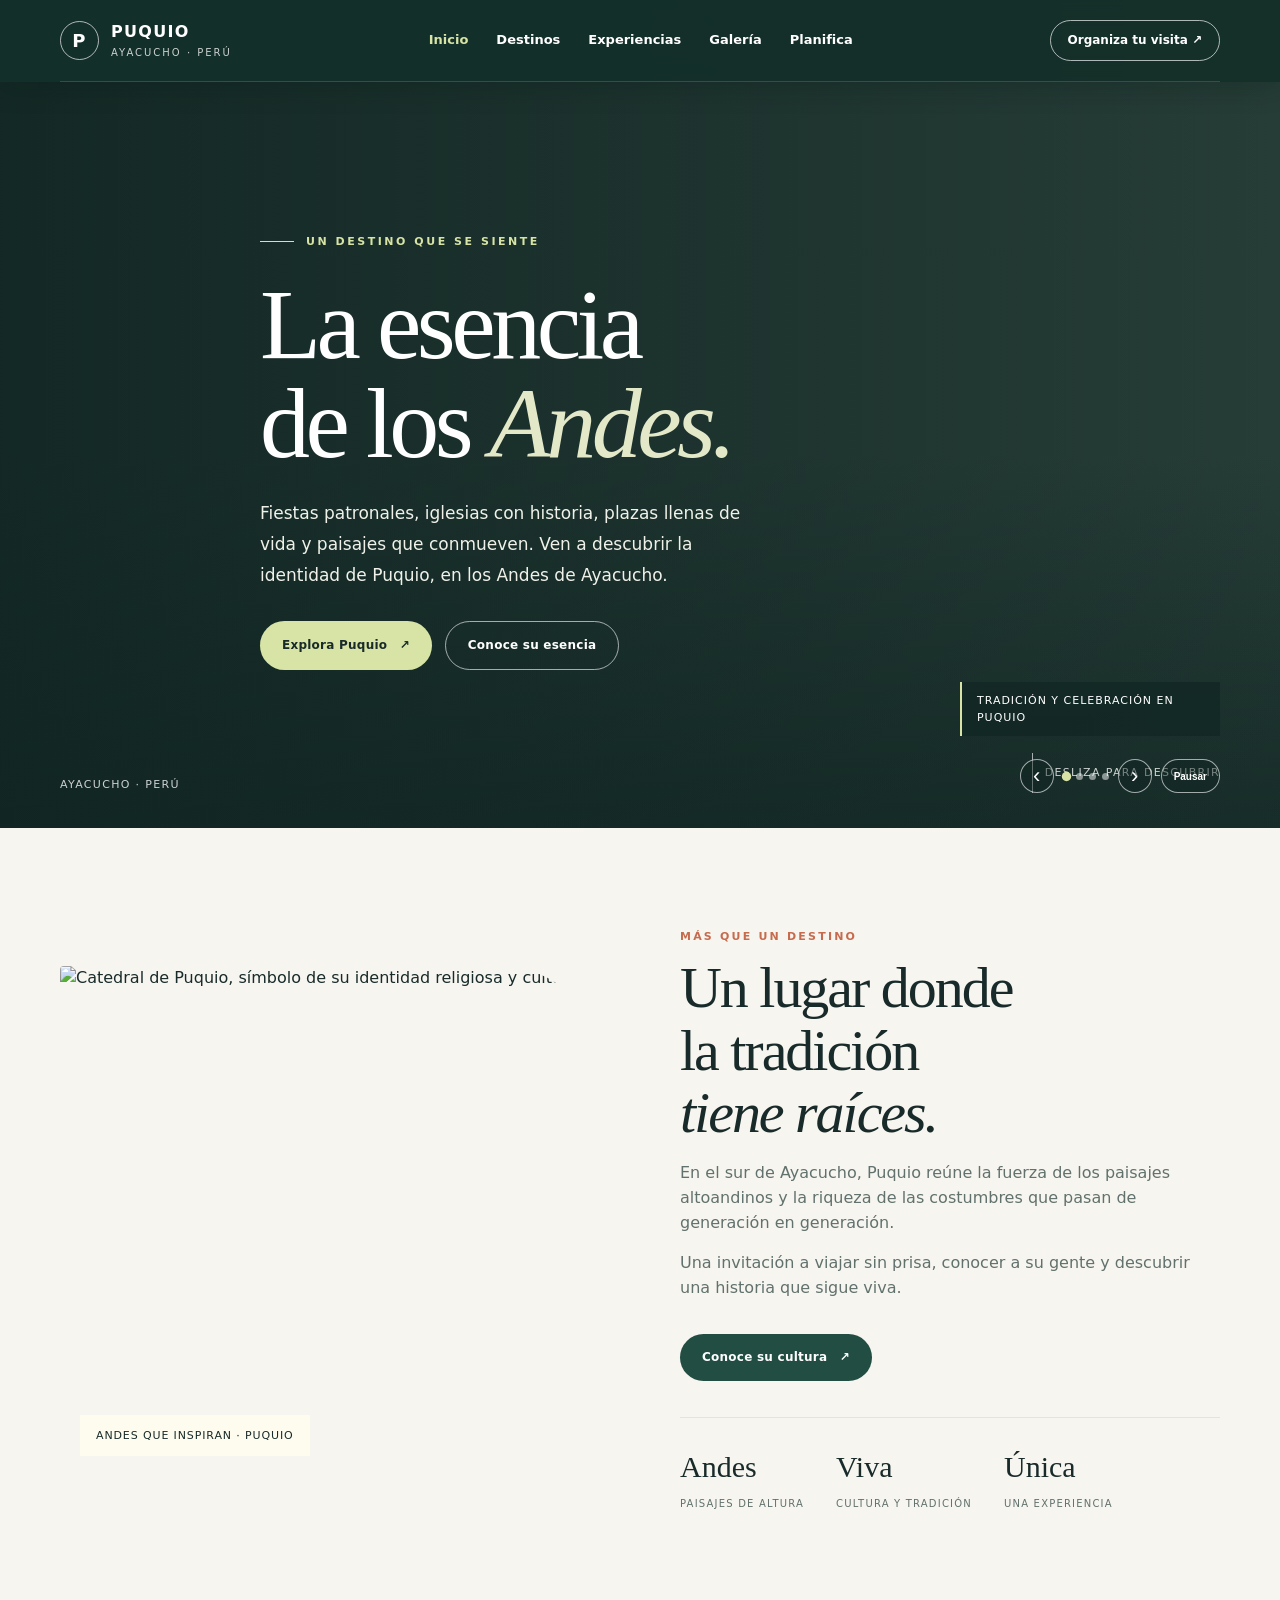
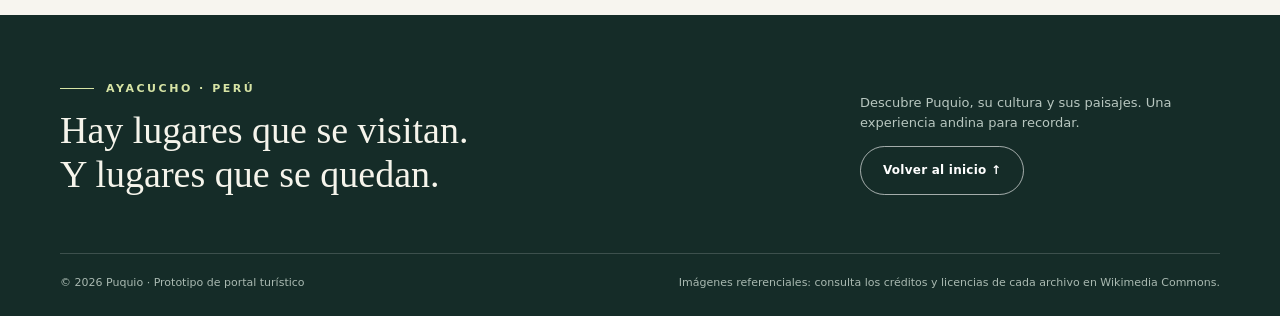
==== index.html @ c691d2d2 "Add files via upload" ====
<!DOCTYPE html>

<html lang="es">
<head>
<meta charset="utf-8"/>
<meta content="width=device-width, initial-scale=1.0" name="viewport"/>
<meta content="Descubre Puquio, Ayacucho: cultura, naturaleza, tradición y experiencias inolvidables en los Andes del Perú." name="description"/>
<title>Puquio — La esencia de los Andes</title>
<link href="css/estilos.css" rel="stylesheet"/>
</head>
<body>
<header>
<div class="wrap nav">
<a aria-label="Puquio, inicio" class="brand" href="index.html"><span class="brandmark">P</span><span>PUQUIO<small>AYACUCHO · PERÚ</small></span></a>
<nav aria-label="Navegación principal" class="links" id="mainNav">
<a data-page="index" href="index.html">Inicio</a>
<a data-page="destinos" href="destinos.html">Destinos</a>
<a data-page="experiencias" href="experiencias.html">Experiencias</a>
<a data-page="galeria" href="galeria.html">Galería</a>
<a data-page="planifica" href="planifica.html">Planifica</a>
</nav>
<a class="nav-cta" href="planifica.html">Organiza tu visita ↗</a>
<button aria-controls="mainNav" aria-expanded="false" aria-label="Abrir menú de navegación" class="mobile-menu" id="mobileMenuButton" type="button">
<span></span><span></span><span></span>
</button>
</div>
</header>
<main>
<section class="hero" id="inicio">
<div aria-label="Celebración tradicional en Puquio" class="hero-photo" id="heroPhoto" role="img"></div>
<div aria-hidden="true" class="hero-photo-next" id="heroPhotoNext"></div>
<div aria-live="polite" class="hero-caption" id="heroCaption">Tradición y celebración en Puquio</div>
<div aria-label="Controles de fotografías" class="hero-controls">
<button aria-label="Fotografía anterior" class="hero-arrow" id="heroPrev" type="button">‹</button>
<div aria-label="Elegir fotografía" class="hero-dots" id="heroDots"></div>
<button aria-label="Fotografía siguiente" class="hero-arrow" id="heroNext" type="button">›</button>
<button aria-pressed="false" class="hero-pause" id="heroPause" type="button">Pausar</button>
</div>
<div class="wrap hero-content">
<div class="eyebrow">Un destino que se siente</div>
<h1>La esencia<br/>de los <em>Andes.</em></h1>
<p>Fiestas patronales, iglesias con historia, plazas llenas de vida y paisajes que conmueven. Ven a descubrir la identidad de Puquio, en los Andes de Ayacucho.</p>
<div class="actions"><a class="btn btn-primary" href="destinos.html">Explora Puquio <span aria-hidden="true">　↗</span></a><a class="btn btn-ghost" href="experiencias.html">Conoce su esencia</a></div>
</div>
<div class="wrap hero-bottom"><div>Ayacucho · Perú</div><div class="scrollhint"><span></span>Desliza para descubrir</div></div>
</section>
<section id="descubre">
<div class="wrap intro">
<div class="intro-image"><img alt="Catedral de Puquio, símbolo de su identidad religiosa y cultural" loading="lazy" src="https://commons.wikimedia.org/wiki/Special:FilePath/Catedral%20de%20Puquio%2001.jpg?width=1100"/><div class="image-note">Andes que inspiran · Puquio</div></div>
<div class="intro-copy"><div class="kicker">Más que un destino</div><h2>Un lugar donde<br/>la tradición<br/><i>tiene raíces.</i></h2><p>En el sur de Ayacucho, Puquio reúne la fuerza de los paisajes altoandinos y la riqueza de las costumbres que pasan de generación en generación.</p><p>Una invitación a viajar sin prisa, conocer a su gente y descubrir una historia que sigue viva.</p><a class="btn" href="experiencias.html">Conoce su cultura　↗</a><div class="statline"><div class="stat"><strong>Andes</strong><span>Paisajes de altura</span></div><div class="stat"><strong>Viva</strong><span>Cultura y tradición</span></div><div class="stat"><strong>Única</strong><span>Una experiencia</span></div></div></div>
</div>
</section>




</main>
<footer>
<div class="wrap">
<div class="footer-top">
<div><div class="eyebrow">Ayacucho · Perú</div><h2>Hay lugares que se visitan.<br/>Y lugares que se quedan.</h2></div>
<div><p>Descubre Puquio, su cultura y sus paisajes. Una experiencia andina para recordar.</p><a class="btn btn-ghost" href="index.html">Volver al inicio ↑</a></div>
</div>
<div class="footer-bottom"><span>© 2026 Puquio · Prototipo de portal turístico</span><span>Imágenes referenciales: consulta los créditos y licencias de cada archivo en Wikimedia Commons.</span></div>
</div>
</footer>
<script src="js/navegacion.js"></script>
<script src="js/carrusel.js"></script>
</body>
</html>
---- css/estilos.css ----
:root{--ink:#182b2a;--muted:#61716d;--cream:#f7f5ef;--paper:#fffdf8;--green:#214d43;--lime:#d7e4a5;--terracotta:#c66b4d;--line:#e5e3da}
*{box-sizing:border-box}html{scroll-behavior:smooth}body{margin:0;font-family:Inter,ui-sans-serif,system-ui,-apple-system,"Segoe UI",sans-serif;color:var(--ink);background:var(--cream);line-height:1.55}a{color:inherit;text-decoration:none}img{display:block;width:100%;height:100%;object-fit:cover}.wrap{width:min(1160px,calc(100% - 44px));margin:auto}
header{position:fixed;z-index:1000;left:0;right:0;top:0;color:white;background:rgba(20,46,41,.94);backdrop-filter:blur(12px);-webkit-backdrop-filter:blur(12px);box-shadow:0 3px 18px rgba(0,0,0,.12)}.nav{position:relative;height:88px;display:flex;align-items:center;justify-content:space-between;border-bottom:1px solid #ffffff42}.brand{display:flex;gap:12px;align-items:center;font-weight:800;letter-spacing:.08em}.brandmark{width:39px;height:39px;border:1px solid #ffffffa8;border-radius:50%;display:grid;place-items:center;font-size:18px}.brand small{display:block;font-size:10px;letter-spacing:.2em;font-weight:500;opacity:.78}.links{display:flex;gap:28px;font-size:13px;font-weight:600}.links a:hover{color:var(--lime)}.nav-cta{border:1px solid #ffffffa8;padding:10px 17px;border-radius:30px;font-size:12px;font-weight:700}
.hero{min-height:740px;height:92vh;max-height:900px;position:relative;display:flex;align-items:center;color:white;background:#283e38;overflow:hidden}.hero:before{content:"";position:absolute;inset:0;background:linear-gradient(90deg,#102522d9 0%,#10252280 48%,#10252215 100%),linear-gradient(0deg,#102522a8 0%,transparent 45%);z-index:1}.hero-photo{position:absolute;inset:0;background-image:url('https://commons.wikimedia.org/wiki/Special:FilePath/Preparaci%C3%B3n%20religiosa%20en%20el%20barrio%20de%20Chaupi%20Puquio.jpg?width=2200');background-position:center 50%;background-size:cover;filter:saturate(.8)}.hero-content{position:relative;z-index:2;padding-top:90px;max-width:760px}.eyebrow{font-size:11px;letter-spacing:.23em;text-transform:uppercase;font-weight:800;color:var(--lime);display:flex;align-items:center;gap:12px}.eyebrow:before{content:"";width:34px;height:1px;background:currentColor}.hero h1{font-family:Georgia,serif;font-size:clamp(54px,8vw,100px);font-weight:400;line-height:.99;letter-spacing:-.045em;margin:25px 0}.hero h1 em{font-weight:400;color:#e3e9c8}.hero p{font-size:17px;max-width:490px;color:#f0f2e9;line-height:1.8}.actions{display:flex;gap:13px;flex-wrap:wrap;margin-top:31px}.btn{display:inline-flex;align-items:center;justify-content:center;padding:14px 22px;border-radius:30px;font-size:12px;font-weight:800;letter-spacing:.02em;transition:.2s}.btn-primary{background:var(--lime);color:var(--ink)}.btn-primary:hover{transform:translateY(-2px);background:#e7efc4}.btn-ghost{border:1px solid #ffffff9c;color:white}.hero-bottom{position:absolute;z-index:2;bottom:35px;left:0;right:0;display:flex;justify-content:space-between;align-items:end;font-size:11px;letter-spacing:.12em;text-transform:uppercase;color:#ffffffc9}.scrollhint{display:flex;gap:12px;align-items:center}.scrollhint span{width:1px;height:40px;background:#ffffffa0}
section{padding:100px 0}.section-head{display:flex;justify-content:space-between;gap:30px;align-items:end;margin-bottom:42px}.kicker{color:var(--terracotta);font-size:11px;font-weight:800;letter-spacing:.2em;text-transform:uppercase}.section-head h2,.intro h2{font-family:Georgia,serif;font-weight:400;font-size:clamp(36px,5vw,58px);line-height:1.08;letter-spacing:-.035em;margin:12px 0 0}.section-head p{max-width:380px;color:var(--muted);font-size:14px;margin:0}.intro{display:grid;grid-template-columns:1fr 1fr;gap:80px;align-items:center}.intro-image{height:510px;border-radius:4px 100px 4px 4px;overflow:hidden;position:relative}.image-note{position:absolute;bottom:20px;left:20px;background:#fffdf0e8;padding:12px 16px;font-size:11px;letter-spacing:.08em;text-transform:uppercase}.intro-copy p{color:var(--muted);max-width:510px}.intro-copy .btn{margin-top:17px;background:var(--green);color:white}.statline{display:flex;gap:32px;margin-top:36px;padding-top:26px;border-top:1px solid var(--line)}.stat strong{font-family:Georgia,serif;font-size:30px;font-weight:400;display:block}.stat span{font-size:10px;text-transform:uppercase;letter-spacing:.12em;color:var(--muted)}
.destinations{background:#eaece3}.cards{display:grid;grid-template-columns:repeat(3,1fr);gap:20px}.place-card{background:var(--paper);overflow:hidden;position:relative}.place-img{height:300px;position:relative}.place-img:after{content:"";position:absolute;inset:40% 0 0;background:linear-gradient(transparent,#1025228c)}.place-num{position:absolute;top:18px;left:18px;color:white;font-size:11px;letter-spacing:.12em;z-index:1}.place-info{padding:23px 24px 26px}.place-info h3{font-family:Georgia,serif;font-weight:400;font-size:27px;margin:0 0 9px}.place-info p{font-size:13px;color:var(--muted);margin:0 0 20px}.text-link{font-size:11px;font-weight:800;text-transform:uppercase;letter-spacing:.12em;color:var(--green);border-bottom:1px solid #9aafa3;padding-bottom:5px}
.experience{background:var(--green);color:white}.experience .section-head p{color:#c6d4cd}.experience .kicker{color:var(--lime)}.experiences{display:grid;grid-template-columns:repeat(4,1fr);gap:14px}.experience-item{border-top:1px solid #ffffff45;padding:23px 5px 0}.experience-item .symbol{font-size:26px;color:var(--lime);margin-bottom:25px}.experience-item h3{font-family:Georgia,serif;font-size:23px;font-weight:400;margin:0 0 8px}.experience-item p{font-size:13px;color:#c6d4cd;margin:0}
.gallery{display:grid;grid-template-columns:1.2fr .8fr .8fr;grid-template-rows:230px 230px;gap:14px}.gallery figure{margin:0;overflow:hidden;position:relative}.gallery figure:first-child{grid-row:span 2}.gallery figure:last-child{grid-column:span 2;height:430px;display:flex;justify-content:center;background:#e9e7df}.gallery figure:last-child img{width:auto;max-width:100%;height:100%;object-fit:contain;background:#e9e7df}.gallery img{transition:transform .5s}.gallery figure:hover img{transform:scale(1.04)}.gallery figcaption{position:absolute;bottom:0;left:0;right:0;padding:35px 20px 18px;color:white;background:linear-gradient(transparent,#122522b8);font-family:Georgia,serif;font-size:21px}
.visit{background:#e6e9df}.visit-grid{display:grid;grid-template-columns:1fr 1fr;gap:60px;align-items:center}.visit h2{font-family:Georgia,serif;font-weight:400;font-size:clamp(38px,5vw,58px);line-height:1.08;margin:13px 0 20px}.visit p{color:var(--muted);font-size:14px}.visit-list{margin:25px 0;display:grid;gap:12px}.visit-list div{display:flex;gap:13px;font-size:13px}.visit-list b{color:var(--terracotta)}.map-card{min-height:400px;background:#d0d9cc;position:relative;overflow:hidden;display:grid;place-items:center;border-radius:4px}.map-card:before{content:"";position:absolute;inset:0;background-image:linear-gradient(35deg,transparent 47%,#ffffff75 48%,#ffffff75 49%,transparent 50%),linear-gradient(130deg,transparent 44%,#ffffff85 45%,#ffffff85 46%,transparent 47%);background-size:100px 100px,130px 130px;opacity:.65}.map-pin{position:relative;text-align:center;background:var(--green);color:white;padding:20px 25px;border-radius:50px 50px 50px 5px;transform:rotate(-45deg);box-shadow:0 15px 30px #203e352b}.map-pin span{display:block;transform:rotate(45deg);font-size:23px}.map-label{position:absolute;bottom:24px;left:24px;background:#fffdf0e8;padding:12px 15px;font-size:11px;letter-spacing:.12em;text-transform:uppercase}
footer{background:#152c28;color:#f5f4eb;padding:65px 0 25px}.footer-top{display:flex;justify-content:space-between;gap:40px;padding-bottom:45px}.footer-top h2{font-family:Georgia,serif;font-weight:400;font-size:38px;max-width:480px;line-height:1.15;margin:12px 0}.footer-top p{color:#b8c7c0;max-width:360px;font-size:13px}.footer-bottom{border-top:1px solid #ffffff2c;padding-top:20px;display:flex;justify-content:space-between;color:#a9b9b1;font-size:11px}.mobile-menu{display:none;align-items:center;justify-content:center;flex-direction:column;gap:5px;width:48px;height:44px;padding:0;border:2px solid #d7e4a5;border-radius:10px;background:#102522d9;cursor:pointer;box-shadow:0 2px 12px #0005}.mobile-menu span{display:block;width:25px;height:4px;border-radius:4px;background:#e3f36b;box-shadow:0 0 5px #d7e4a588;transition:transform .25s,opacity .25s}.mobile-menu[aria-expanded="true"] span:first-child{transform:translateY(9px) rotate(45deg)}.mobile-menu[aria-expanded="true"] span:nth-child(2){opacity:0}.mobile-menu[aria-expanded="true"] span:last-child{transform:translateY(-9px) rotate(-45deg)}
@media(max-width:800px){.links{display:none}.mobile-menu{display:flex;flex-shrink:0}.links.is-open{display:flex;position:absolute;top:calc(100% + 8px);right:0;z-index:10;flex-direction:column;gap:0;width:min(270px,calc(100vw - 30px));padding:9px;background:#142e29f5;border:1px solid #d7e4a577;border-radius:14px;box-shadow:0 14px 35px #0006;backdrop-filter:blur(10px)}.links.is-open a{padding:13px 14px;border-bottom:1px solid #ffffff20;font-size:14px}.links.is-open a:last-child{border-bottom:0}.links.is-open a:hover{background:#ffffff12;color:#e3f36b}.hero{min-height:690px;height:88vh}.hero-content{padding-top:65px}.hero p{font-size:15px}.hero-bottom{bottom:24px}.intro,.visit-grid{grid-template-columns:1fr;gap:35px}.intro-image{height:370px;order:2}.cards{grid-template-columns:1fr 1fr}.place-img{height:230px}.experiences{grid-template-columns:1fr 1fr;row-gap:35px}.gallery{grid-template-columns:1fr 1fr;grid-template-rows:220px 180px 200px}.gallery figure:first-child{grid-row:span 2}.gallery figure:last-child{grid-column:span 2;height:320px;display:flex;justify-content:center;background:#e9e7df}.gallery figure:last-child img{width:auto;max-width:100%;height:100%;object-fit:contain;background:#e9e7df}.section-head{align-items:start;flex-direction:column}.statline{gap:20px}.footer-top{flex-direction:column}.nav-cta{display:none}}
@media(max-width:520px){.wrap{width:min(100% - 30px,1160px)}.nav{height:72px}.brand{font-size:13px}.hero h1{font-size:57px}.hero{min-height:650px}.hero-bottom{font-size:9px}.hero-bottom>div:last-child{display:none}section{padding:72px 0}.cards{grid-template-columns:1fr}.place-img{height:270px}.experiences{grid-template-columns:1fr 1fr}.experience-item h3{font-size:20px}.gallery{grid-template-rows:190px 160px 170px;gap:9px}.gallery figure:last-child{height:280px}.gallery figcaption{font-size:17px}.statline{flex-wrap:wrap}.stat{min-width:90px}.map-card{min-height:320px}.footer-bottom{flex-direction:column;gap:8px}}

/* Carrusel automático de portada */
.hero-photo{transition:opacity 4.5s cubic-bezier(.22,.61,.36,1);background-image:url('https://commons.wikimedia.org/wiki/Special:FilePath/Plaza%20Yawar%20Fiesta%20en%20el%20barrio%20de%20Pichccachuri.jpg?width=2200')}
.hero-photo-next{position:absolute;inset:0;z-index:1;opacity:0;pointer-events:none;background-position:center 50%;background-size:cover;filter:saturate(.8);transition:opacity 4.5s cubic-bezier(.22,.61,.36,1)}
.hero-caption{position:absolute;z-index:3;right:max(22px,calc((100vw - 1160px)/2));bottom:92px;color:#fff;background:#102522a6;padding:10px 15px;border-left:2px solid var(--lime);font-size:11px;letter-spacing:.09em;text-transform:uppercase;max-width:260px}
.hero-controls{position:absolute;z-index:4;right:max(22px,calc((100vw - 1160px)/2));bottom:35px;display:flex;align-items:center;gap:9px}
.hero-arrow,.hero-pause{border:1px solid #ffffff9c;background:#10252275;color:white;border-radius:30px;min-width:34px;height:34px;cursor:pointer}
.hero-arrow{font-size:22px;line-height:1}
.hero-pause{padding:0 12px;font-size:10px;font-weight:700}
.hero-dots{display:flex;align-items:center;gap:6px}
.hero-dot{width:7px;height:7px;padding:0;border:0;border-radius:50%;background:#ffffff80;cursor:pointer}
.hero-dot[aria-current="true"]{background:var(--lime);transform:scale(1.35)}
.hero-arrow:hover,.hero-pause:hover{background:#ffffff30}
@media(max-width:800px){.hero-caption{right:15px;bottom:105px;max-width:210px;font-size:9px}.hero-controls{right:15px;bottom:25px}.hero-bottom{bottom:75px}.hero-bottom>div:last-child{display:none}}
@media(prefers-reduced-motion:reduce){.hero-photo{transition:none}}



/* ===== Estructura multipágina y navegación fija ===== */
:root{scroll-padding-top:88px}
header{position:fixed!important;top:0;left:0;right:0;z-index:1000;background:rgba(20,48,42,.97);color:#fff;backdrop-filter:blur(12px);box-shadow:0 5px 24px #071b1640}
.nav{height:82px!important;border-bottom:1px solid #ffffff25!important}
body{padding-top:0}
.hero{padding-top:0}
.hero-content{padding-top:175px!important}
.nav-cta{white-space:nowrap}
.links a[aria-current="page"]{color:var(--lime)}
.subhero{min-height:360px;padding:155px 0 75px;background:linear-gradient(90deg,#102522df,#10252270),var(--subhero-image) center/cover;color:white;display:flex;align-items:end}
.subhero .kicker{color:var(--lime)}
.subhero h1{font-family:Georgia,serif;font-weight:400;font-size:clamp(43px,6vw,72px);line-height:1.04;margin:12px 0}
.subhero p{max-width:650px;color:#eef1e8;font-size:16px}
.content-section{padding:76px 0}
.content-section.alt{background:#eaece3}
.content-grid{display:grid;grid-template-columns:repeat(2,minmax(0,1fr));gap:24px}
.content-card{background:var(--paper);border:1px solid var(--line);overflow:hidden}
.content-card img{height:280px}
.content-card .place-info{padding:23px}
.content-card h2,.content-card h3{font-family:Georgia,serif;font-weight:400;font-size:29px;margin:0 0 9px}
.content-card p{color:var(--muted);font-size:14px}
.prose{max-width:820px}
.prose p{color:var(--muted);font-size:15px;line-height:1.85}
.info-list{display:grid;gap:14px;margin-top:25px}
.info-list article{background:var(--paper);border-left:3px solid var(--terracotta);padding:17px 20px}
.info-list h3{font-family:Georgia,serif;font-size:23px;font-weight:400;margin:0 0 5px}
.info-list p{margin:0;color:var(--muted);font-size:14px}
.page-cta{background:var(--green);color:white;padding:48px;border-radius:4px}
.page-cta h2{font-family:Georgia,serif;font-weight:400;font-size:clamp(32px,4vw,48px);margin:0 0 10px}
.page-cta p{color:#d3dfd8;max-width:650px}
.breadcrumb{font-size:11px;letter-spacing:.12em;text-transform:uppercase;color:#dce7d1;margin-bottom:15px}
footer a:hover{color:var(--lime)}
@media(max-width:800px){
  .nav{height:72px!important}
  .hero-content{padding-top:145px!important}
  .subhero{min-height:330px;padding:130px 0 55px}
  .content-grid{grid-template-columns:1fr}
  .content-card img{height:250px}
  .page-cta{padding:30px 23px}
}
@media(max-width:520px){
  .nav{height:70px!important}
  .brand{font-size:13px}
  .hero-content{padding-top:130px!important}
  .subhero h1{font-size:43px}
  .subhero p{font-size:14px}
}
@media(prefers-reduced-motion:reduce){html{scroll-behavior:auto}.hero-photo,.hero-photo-next{transition:none!important}}

/* Orden de capas del carrusel: foto, velo de contraste, texto y controles. */
.hero-photo,.hero-photo-next{z-index:0!important}.hero:before{z-index:1!important}.hero-content{z-index:2!important}.hero-caption{z-index:3!important}.hero-controls{z-index:4!important}

/* Ajuste para navegación con encabezado fijo */
[id]{scroll-margin-top:100px}

/* Mapa interactivo de Google Maps */
.map-card.map-embed{display:block;min-height:400px;background:#e8eee9;padding:0}
.map-card.map-embed:before{display:none}
.map-card.map-embed iframe{display:block;width:100%;height:100%;min-height:400px}
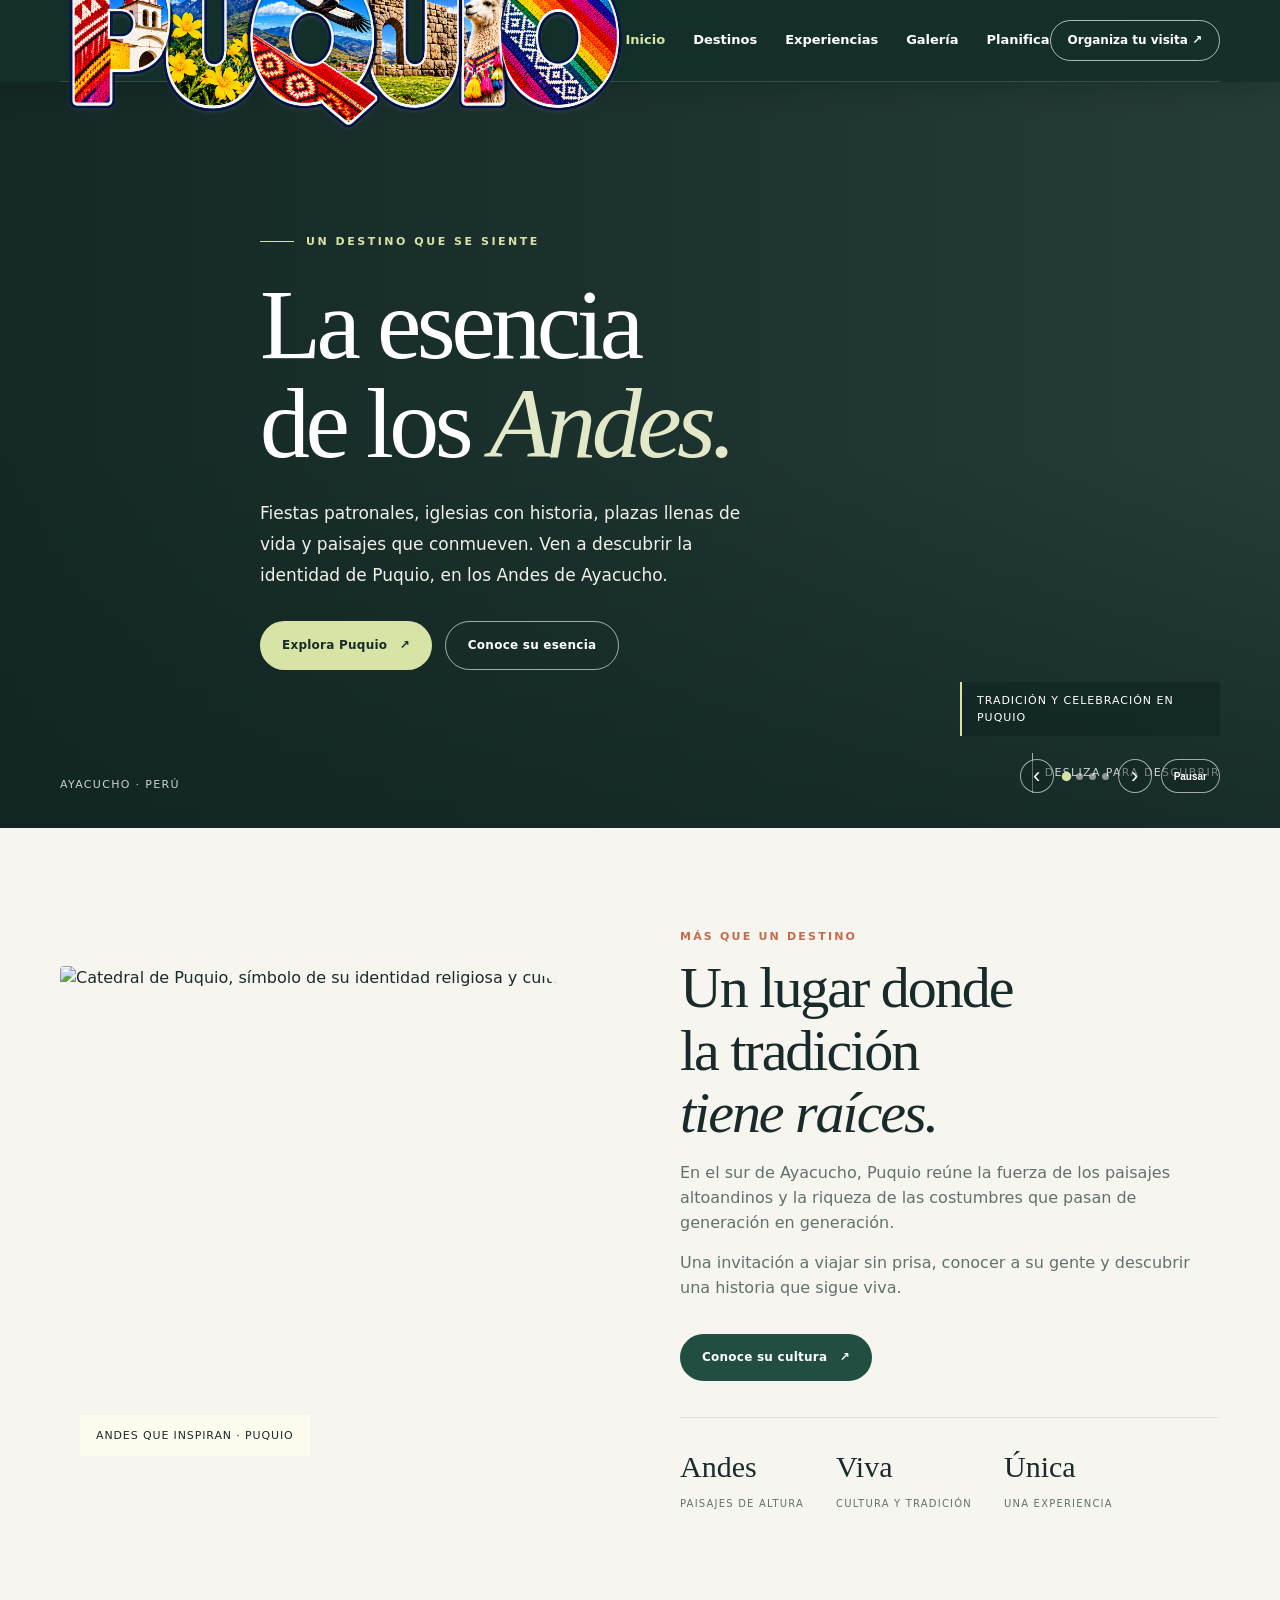
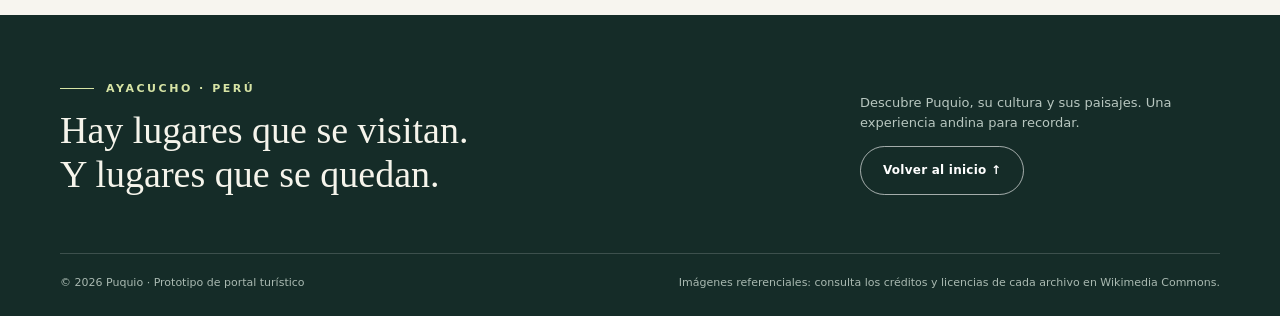
==== commit 0e4e37c0: "Update index.html" ====
--- a/index.html
+++ b/index.html
@@ -11,7 +11,7 @@
 <body>
 <header>
 <div class="wrap nav">
-<a aria-label="Puquio, inicio" class="brand" href="index.html"><span class="brandmark">P</span><span>PUQUIO<small>AYACUCHO · PERÚ</small></span></a>
+<a aria-label="Puquio, inicio" class="brand" href="index.html"><img src="images/logo-puquio.png" alt="PUQUIO - Ayacucho, Perú" class="brand-logo"></a>
 <nav aria-label="Navegación principal" class="links" id="mainNav">
 <a data-page="index" href="index.html">Inicio</a>
 <a data-page="destinos" href="destinos.html">Destinos</a>
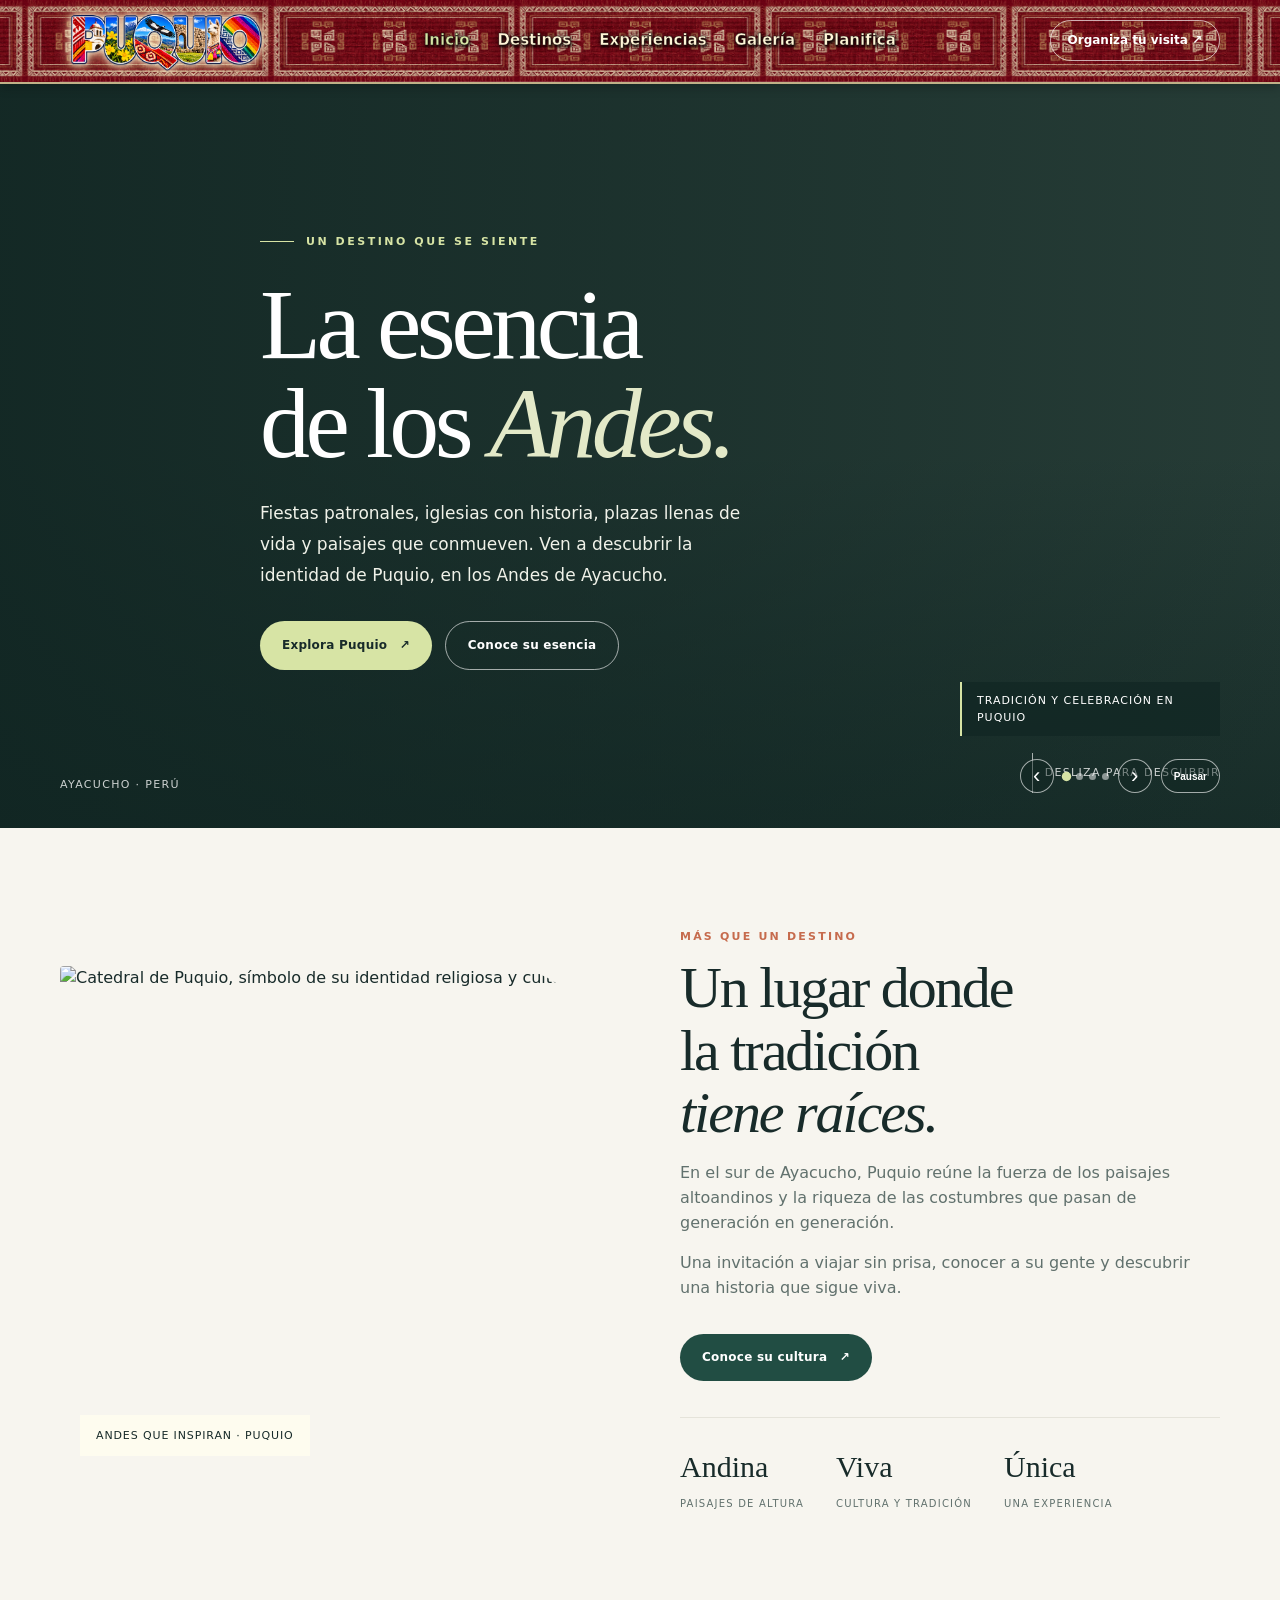
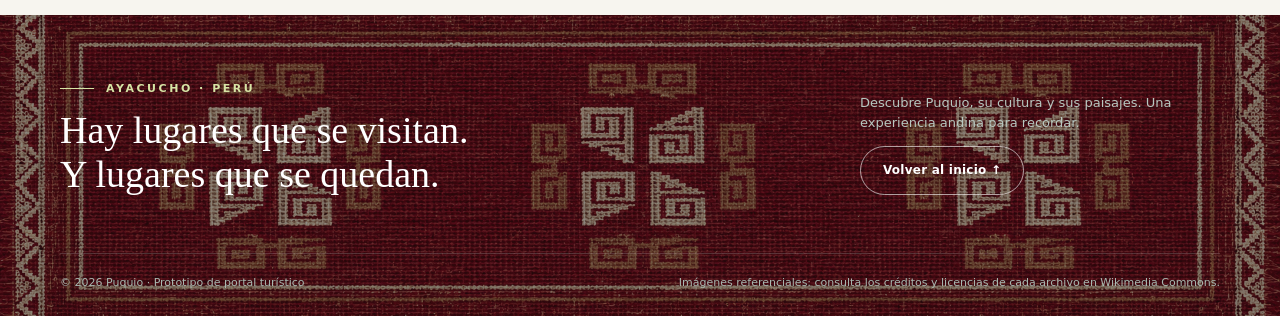
==== commit e1eac31c: "Revise intro section content and terminology Updated the intro section with new content and correcte" ====
--- a/index.html
+++ b/index.html
@@ -47,7 +47,7 @@
 <section id="descubre">
 <div class="wrap intro">
 <div class="intro-image"><img alt="Catedral de Puquio, símbolo de su identidad religiosa y cultural" loading="lazy" src="https://commons.wikimedia.org/wiki/Special:FilePath/Catedral%20de%20Puquio%2001.jpg?width=1100"/><div class="image-note">Andes que inspiran · Puquio</div></div>
-<div class="intro-copy"><div class="kicker">Más que un destino</div><h2>Un lugar donde<br/>la tradición<br/><i>tiene raíces.</i></h2><p>En el sur de Ayacucho, Puquio reúne la fuerza de los paisajes altoandinos y la riqueza de las costumbres que pasan de generación en generación.</p><p>Una invitación a viajar sin prisa, conocer a su gente y descubrir una historia que sigue viva.</p><a class="btn" href="experiencias.html">Conoce su cultura　↗</a><div class="statline"><div class="stat"><strong>Andes</strong><span>Paisajes de altura</span></div><div class="stat"><strong>Viva</strong><span>Cultura y tradición</span></div><div class="stat"><strong>Única</strong><span>Una experiencia</span></div></div></div>
+<div class="intro-copy"><div class="kicker">Más que un destino</div><h2>Un lugar donde<br/>la tradición<br/><i>tiene raíces.</i></h2><p>En el sur de Ayacucho, Puquio reúne la fuerza de los paisajes altoandinos y la riqueza de las costumbres que pasan de generación en generación.</p><p>Una invitación a viajar sin prisa, conocer a su gente y descubrir una historia que sigue viva.</p><a class="btn" href="experiencias.html">Conoce su cultura　↗</a><div class="statline"><div class="stat"><strong>Andina</strong><span>Paisajes de altura</span></div><div class="stat"><strong>Viva</strong><span>Cultura y tradición</span></div><div class="stat"><strong>Única</strong><span>Una experiencia</span></div></div></div>
 </div>
 </section>
 
--- a/css/estilos.css
+++ b/css/estilos.css
@@ -3,8 +3,21 @@
 header{position:fixed;z-index:1000;left:0;right:0;top:0;color:white;background:rgba(20,46,41,.94);backdrop-filter:blur(12px);-webkit-backdrop-filter:blur(12px);box-shadow:0 3px 18px rgba(0,0,0,.12)}.nav{position:relative;height:88px;display:flex;align-items:center;justify-content:space-between;border-bottom:1px solid #ffffff42}.brand{display:flex;gap:12px;align-items:center;font-weight:800;letter-spacing:.08em}.brandmark{width:39px;height:39px;border:1px solid #ffffffa8;border-radius:50%;display:grid;place-items:center;font-size:18px}.brand small{display:block;font-size:10px;letter-spacing:.2em;font-weight:500;opacity:.78}.links{display:flex;gap:28px;font-size:13px;font-weight:600}.links a:hover{color:var(--lime)}.nav-cta{border:1px solid #ffffffa8;padding:10px 17px;border-radius:30px;font-size:12px;font-weight:700}
 .hero{min-height:740px;height:92vh;max-height:900px;position:relative;display:flex;align-items:center;color:white;background:#283e38;overflow:hidden}.hero:before{content:"";position:absolute;inset:0;background:linear-gradient(90deg,#102522d9 0%,#10252280 48%,#10252215 100%),linear-gradient(0deg,#102522a8 0%,transparent 45%);z-index:1}.hero-photo{position:absolute;inset:0;background-image:url('https://commons.wikimedia.org/wiki/Special:FilePath/Preparaci%C3%B3n%20religiosa%20en%20el%20barrio%20de%20Chaupi%20Puquio.jpg?width=2200');background-position:center 50%;background-size:cover;filter:saturate(.8)}.hero-content{position:relative;z-index:2;padding-top:90px;max-width:760px}.eyebrow{font-size:11px;letter-spacing:.23em;text-transform:uppercase;font-weight:800;color:var(--lime);display:flex;align-items:center;gap:12px}.eyebrow:before{content:"";width:34px;height:1px;background:currentColor}.hero h1{font-family:Georgia,serif;font-size:clamp(54px,8vw,100px);font-weight:400;line-height:.99;letter-spacing:-.045em;margin:25px 0}.hero h1 em{font-weight:400;color:#e3e9c8}.hero p{font-size:17px;max-width:490px;color:#f0f2e9;line-height:1.8}.actions{display:flex;gap:13px;flex-wrap:wrap;margin-top:31px}.btn{display:inline-flex;align-items:center;justify-content:center;padding:14px 22px;border-radius:30px;font-size:12px;font-weight:800;letter-spacing:.02em;transition:.2s}.btn-primary{background:var(--lime);color:var(--ink)}.btn-primary:hover{transform:translateY(-2px);background:#e7efc4}.btn-ghost{border:1px solid #ffffff9c;color:white}.hero-bottom{position:absolute;z-index:2;bottom:35px;left:0;right:0;display:flex;justify-content:space-between;align-items:end;font-size:11px;letter-spacing:.12em;text-transform:uppercase;color:#ffffffc9}.scrollhint{display:flex;gap:12px;align-items:center}.scrollhint span{width:1px;height:40px;background:#ffffffa0}
 section{padding:100px 0}.section-head{display:flex;justify-content:space-between;gap:30px;align-items:end;margin-bottom:42px}.kicker{color:var(--terracotta);font-size:11px;font-weight:800;letter-spacing:.2em;text-transform:uppercase}.section-head h2,.intro h2{font-family:Georgia,serif;font-weight:400;font-size:clamp(36px,5vw,58px);line-height:1.08;letter-spacing:-.035em;margin:12px 0 0}.section-head p{max-width:380px;color:var(--muted);font-size:14px;margin:0}.intro{display:grid;grid-template-columns:1fr 1fr;gap:80px;align-items:center}.intro-image{height:510px;border-radius:4px 100px 4px 4px;overflow:hidden;position:relative}.image-note{position:absolute;bottom:20px;left:20px;background:#fffdf0e8;padding:12px 16px;font-size:11px;letter-spacing:.08em;text-transform:uppercase}.intro-copy p{color:var(--muted);max-width:510px}.intro-copy .btn{margin-top:17px;background:var(--green);color:white}.statline{display:flex;gap:32px;margin-top:36px;padding-top:26px;border-top:1px solid var(--line)}.stat strong{font-family:Georgia,serif;font-size:30px;font-weight:400;display:block}.stat span{font-size:10px;text-transform:uppercase;letter-spacing:.12em;color:var(--muted)}
-.destinations{background:#eaece3}.cards{display:grid;grid-template-columns:repeat(3,1fr);gap:20px}.place-card{background:var(--paper);overflow:hidden;position:relative}.place-img{height:300px;position:relative}.place-img:after{content:"";position:absolute;inset:40% 0 0;background:linear-gradient(transparent,#1025228c)}.place-num{position:absolute;top:18px;left:18px;color:white;font-size:11px;letter-spacing:.12em;z-index:1}.place-info{padding:23px 24px 26px}.place-info h3{font-family:Georgia,serif;font-weight:400;font-size:27px;margin:0 0 9px}.place-info p{font-size:13px;color:var(--muted);margin:0 0 20px}.text-link{font-size:11px;font-weight:800;text-transform:uppercase;letter-spacing:.12em;color:var(--green);border-bottom:1px solid #9aafa3;padding-bottom:5px}
+.destinations background-image:linear-gradient(rgba(21,15,17,.35),rgba(21,15,17,.35)),url("../images/fondo-textil-ayacucho.png");background-size:auto,auto 100%;background-repeat:repeat,repeat-x;background-position:center,center.cards{display:grid;grid-template-columns:repeat(3,1fr);gap:20px}.place-card{background:var(--paper);overflow:hidden;position:relative}.place-img{height:300px;position:relative}.place-img:after{content:"";position:absolute;inset:40% 0 0;background:linear-gradient(transparent,#1025228c)}.place-num{position:absolute;top:18px;left:18px;color:white;font-size:11px;letter-spacing:.12em;z-index:1}.place-info{padding:23px 24px 26px}.place-info h3{font-family:Georgia,serif;font-weight:400;font-size:27px;margin:0 0 9px}.place-info p{font-size:13px;color:var(--muted);margin:0 0 20px}.text-link{font-size:11px;font-weight:800;text-transform:uppercase;letter-spacing:.12em;color:var(--green);border-bottom:1px solid #9aafa3;padding-bottom:5px}
 .experience{background:var(--green);color:white}.experience .section-head p{color:#c6d4cd}.experience .kicker{color:var(--lime)}.experiences{display:grid;grid-template-columns:repeat(4,1fr);gap:14px}.experience-item{border-top:1px solid #ffffff45;padding:23px 5px 0}.experience-item .symbol{font-size:26px;color:var(--lime);margin-bottom:25px}.experience-item h3{font-family:Georgia,serif;font-size:23px;font-weight:400;margin:0 0 8px}.experience-item p{font-size:13px;color:#c6d4cd;margin:0}
+/* Texto directamente sobre el fondo textil */
+.experience {
+  background: transparent;
+  color: #fff;
+  box-shadow: none;
+}
+
+.experience h2,
+.experience p {
+  color: #fff;
+  text-shadow: 1px 2px 4px rgba(0,0,0,.85);
+}
+
 .gallery{display:grid;grid-template-columns:1.2fr .8fr .8fr;grid-template-rows:230px 230px;gap:14px}.gallery figure{margin:0;overflow:hidden;position:relative}.gallery figure:first-child{grid-row:span 2}.gallery figure:last-child{grid-column:span 2;height:430px;display:flex;justify-content:center;background:#e9e7df}.gallery figure:last-child img{width:auto;max-width:100%;height:100%;object-fit:contain;background:#e9e7df}.gallery img{transition:transform .5s}.gallery figure:hover img{transform:scale(1.04)}.gallery figcaption{position:absolute;bottom:0;left:0;right:0;padding:35px 20px 18px;color:white;background:linear-gradient(transparent,#122522b8);font-family:Georgia,serif;font-size:21px}
 .visit{background:#e6e9df}.visit-grid{display:grid;grid-template-columns:1fr 1fr;gap:60px;align-items:center}.visit h2{font-family:Georgia,serif;font-weight:400;font-size:clamp(38px,5vw,58px);line-height:1.08;margin:13px 0 20px}.visit p{color:var(--muted);font-size:14px}.visit-list{margin:25px 0;display:grid;gap:12px}.visit-list div{display:flex;gap:13px;font-size:13px}.visit-list b{color:var(--terracotta)}.map-card{min-height:400px;background:#d0d9cc;position:relative;overflow:hidden;display:grid;place-items:center;border-radius:4px}.map-card:before{content:"";position:absolute;inset:0;background-image:linear-gradient(35deg,transparent 47%,#ffffff75 48%,#ffffff75 49%,transparent 50%),linear-gradient(130deg,transparent 44%,#ffffff85 45%,#ffffff85 46%,transparent 47%);background-size:100px 100px,130px 130px;opacity:.65}.map-pin{position:relative;text-align:center;background:var(--green);color:white;padding:20px 25px;border-radius:50px 50px 50px 5px;transform:rotate(-45deg);box-shadow:0 15px 30px #203e352b}.map-pin span{display:block;transform:rotate(45deg);font-size:23px}.map-label{position:absolute;bottom:24px;left:24px;background:#fffdf0e8;padding:12px 15px;font-size:11px;letter-spacing:.12em;text-transform:uppercase}
 footer{background:#152c28;color:#f5f4eb;padding:65px 0 25px}.footer-top{display:flex;justify-content:space-between;gap:40px;padding-bottom:45px}.footer-top h2{font-family:Georgia,serif;font-weight:400;font-size:38px;max-width:480px;line-height:1.15;margin:12px 0}.footer-top p{color:#b8c7c0;max-width:360px;font-size:13px}.footer-bottom{border-top:1px solid #ffffff2c;padding-top:20px;display:flex;justify-content:space-between;color:#a9b9b1;font-size:11px}.mobile-menu{display:none;align-items:center;justify-content:center;flex-direction:column;gap:5px;width:48px;height:44px;padding:0;border:2px solid #d7e4a5;border-radius:10px;background:#102522d9;cursor:pointer;box-shadow:0 2px 12px #0005}.mobile-menu span{display:block;width:25px;height:4px;border-radius:4px;background:#e3f36b;box-shadow:0 0 5px #d7e4a588;transition:transform .25s,opacity .25s}.mobile-menu[aria-expanded="true"] span:first-child{transform:translateY(9px) rotate(45deg)}.mobile-menu[aria-expanded="true"] span:nth-child(2){opacity:0}.mobile-menu[aria-expanded="true"] span:last-child{transform:translateY(-9px) rotate(-45deg)}
@@ -42,7 +55,11 @@
 .subhero h1{font-family:Georgia,serif;font-weight:400;font-size:clamp(43px,6vw,72px);line-height:1.04;margin:12px 0}
 .subhero p{max-width:650px;color:#eef1e8;font-size:16px}
 .content-section{padding:76px 0}
-.content-section.alt{background:#eaece3}
+.content-section.alt{
+  background:
+    linear-gradient(rgba(20,15,12,.30),rgba(20,15,12,.30)),
+    url("../images/fondo-textil-ayacucho.png") center/cover;
+}
 .content-grid{display:grid;grid-template-columns:repeat(2,minmax(0,1fr));gap:24px}
 .content-card{background:var(--paper);border:1px solid var(--line);overflow:hidden}
 .content-card img{height:280px}
@@ -87,3 +104,84 @@
 .map-card.map-embed{display:block;min-height:400px;background:#e8eee9;padding:0}
 .map-card.map-embed:before{display:none}
 .map-card.map-embed iframe{display:block;width:100%;height:100%;min-height:400px}
+
+/* Ajuste del logotipo PUQUIO */
+.brand-logo {
+  width: 210px;
+  height: auto;
+  max-height: 65px;
+  object-fit: contain;
+  display: block;
+  filter: drop-shadow(0 0 3px rgba(255, 255, 235, 0.95))
+        drop-shadow(0 0 7px rgba(255, 230, 160, 0.75));
+}
+
+@media (max-width: 800px) {
+  .brand-logo {
+    width: 155px;
+    max-height: 52px;
+  }
+}
+
+/* ==========================================
+   IDENTIDAD TEXTIL AYACUCHANA - PUQUIO
+   ========================================== */
+
+/* Barra superior */
+header {
+  background-image: url("../images/fondo-textil-ayacucho.png");
+  background-position: center;
+  background-size: auto 100%;
+  background-repeat: repeat-x;
+  border-bottom: 2px solid rgba(235, 210, 160, 0.8);
+  box-shadow: 0 3px 10px rgba(0, 0, 0, 0.25);
+}
+
+/* Pie de página */
+footer {
+  background-image:
+    linear-gradient(rgba(21, 15, 17, 0.48), rgba(21, 15, 17, 0.48)),
+    url("../images/fondo-textil-ayacucho.png");
+  background-position: center;
+  background-size: cover;
+  background-repeat: repeat-x;
+  color: #fff;
+}
+
+/* Mantener legibles los enlaces del pie */
+footer a {
+  color: #fff;
+}
+
+/* Mejorar contraste del menú sobre el tejido ayacuchano */
+header .links a {
+  color: #FFF4D6;
+  font-size: 15px;
+  font-weight: 700;
+  -webkit-text-stroke: 0.45px rgba(20, 15, 12, 0.9);
+  text-shadow:
+    1px 2px 3px rgba(0, 0, 0, 1),
+    0 0 6px rgba(0, 0, 0, 0.8);
+  transition: color 0.3s ease;
+}
+
+header .links a:hover,
+header .links a:focus {
+  color: #D7E88F;
+  -webkit-text-stroke: 0.45px rgba(20, 15, 12, 0.9);
+  text-shadow: 1px 2px 5px rgba(0, 0, 0, 1);
+}
+
+/* Mostrar el contenido directamente sobre el tejido */
+.content-section.alt .page-cta {
+  background: transparent !important;
+  color: #fff;
+  box-shadow: none;
+  border: none;
+}
+
+.content-section.alt .page-cta h2,
+.content-section.alt .page-cta p {
+  color: #fff;
+  text-shadow: 1px 2px 5px rgba(0,0,0,.9);
+}
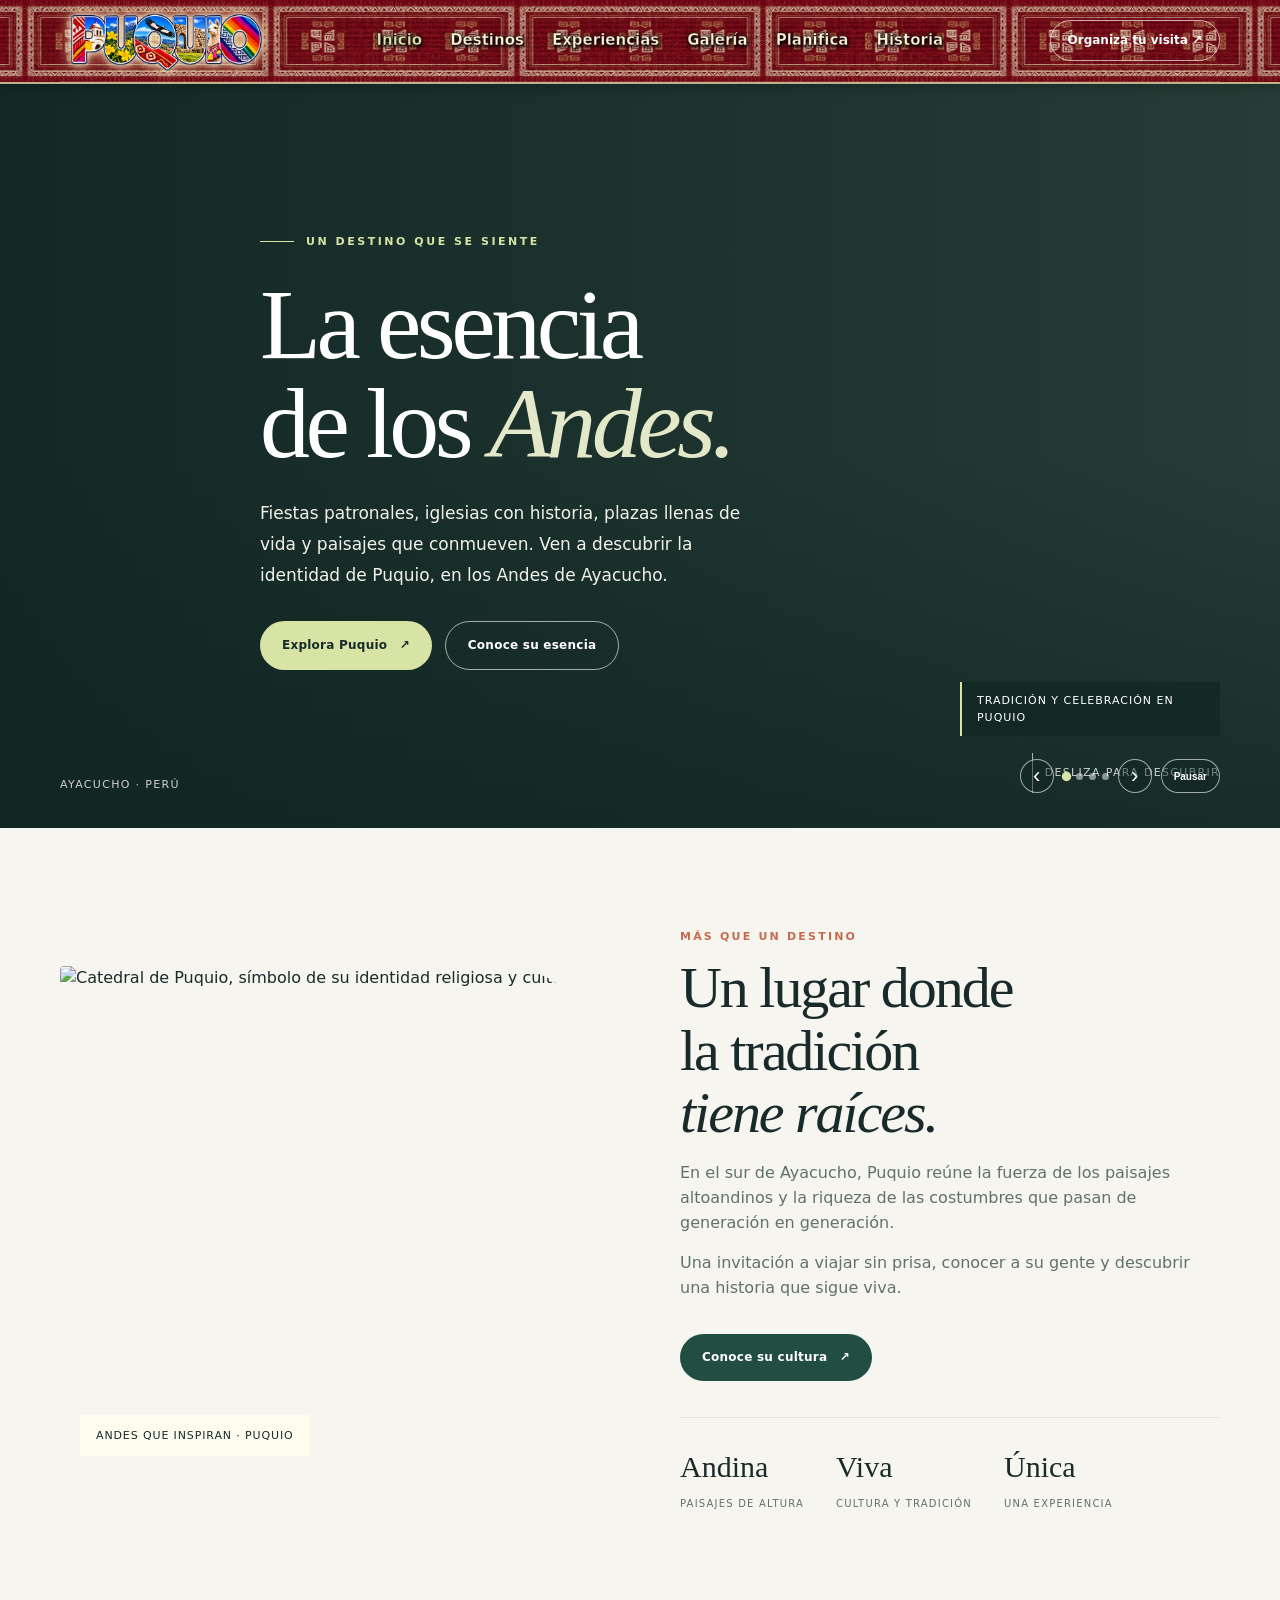
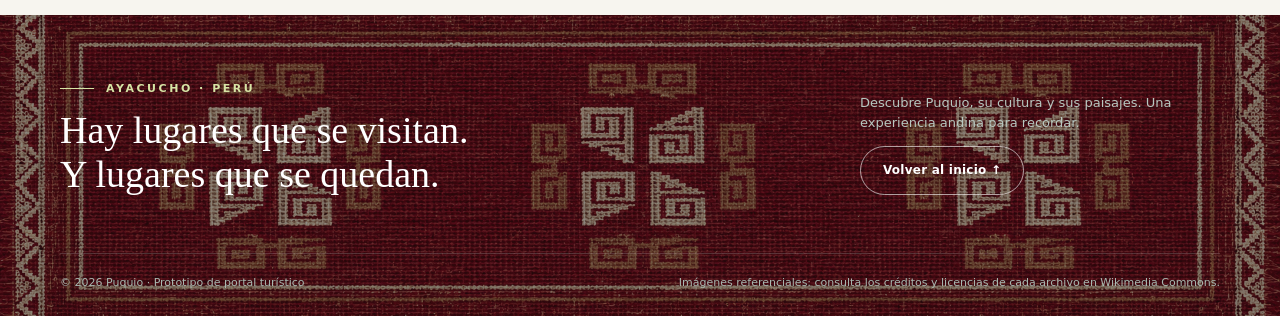
==== commit feab9d54: "Agregar Historia al menú principal" ====
--- a/index.html
+++ b/index.html
@@ -18,6 +18,8 @@
 <a data-page="experiencias" href="experiencias.html">Experiencias</a>
 <a data-page="galeria" href="galeria.html">Galería</a>
 <a data-page="planifica" href="planifica.html">Planifica</a>
+<a data-page="historia" href="historia.html">Historia</a>
+  
 </nav>
 <a class="nav-cta" href="planifica.html">Organiza tu visita ↗</a>
 <button aria-controls="mainNav" aria-expanded="false" aria-label="Abrir menú de navegación" class="mobile-menu" id="mobileMenuButton" type="button">
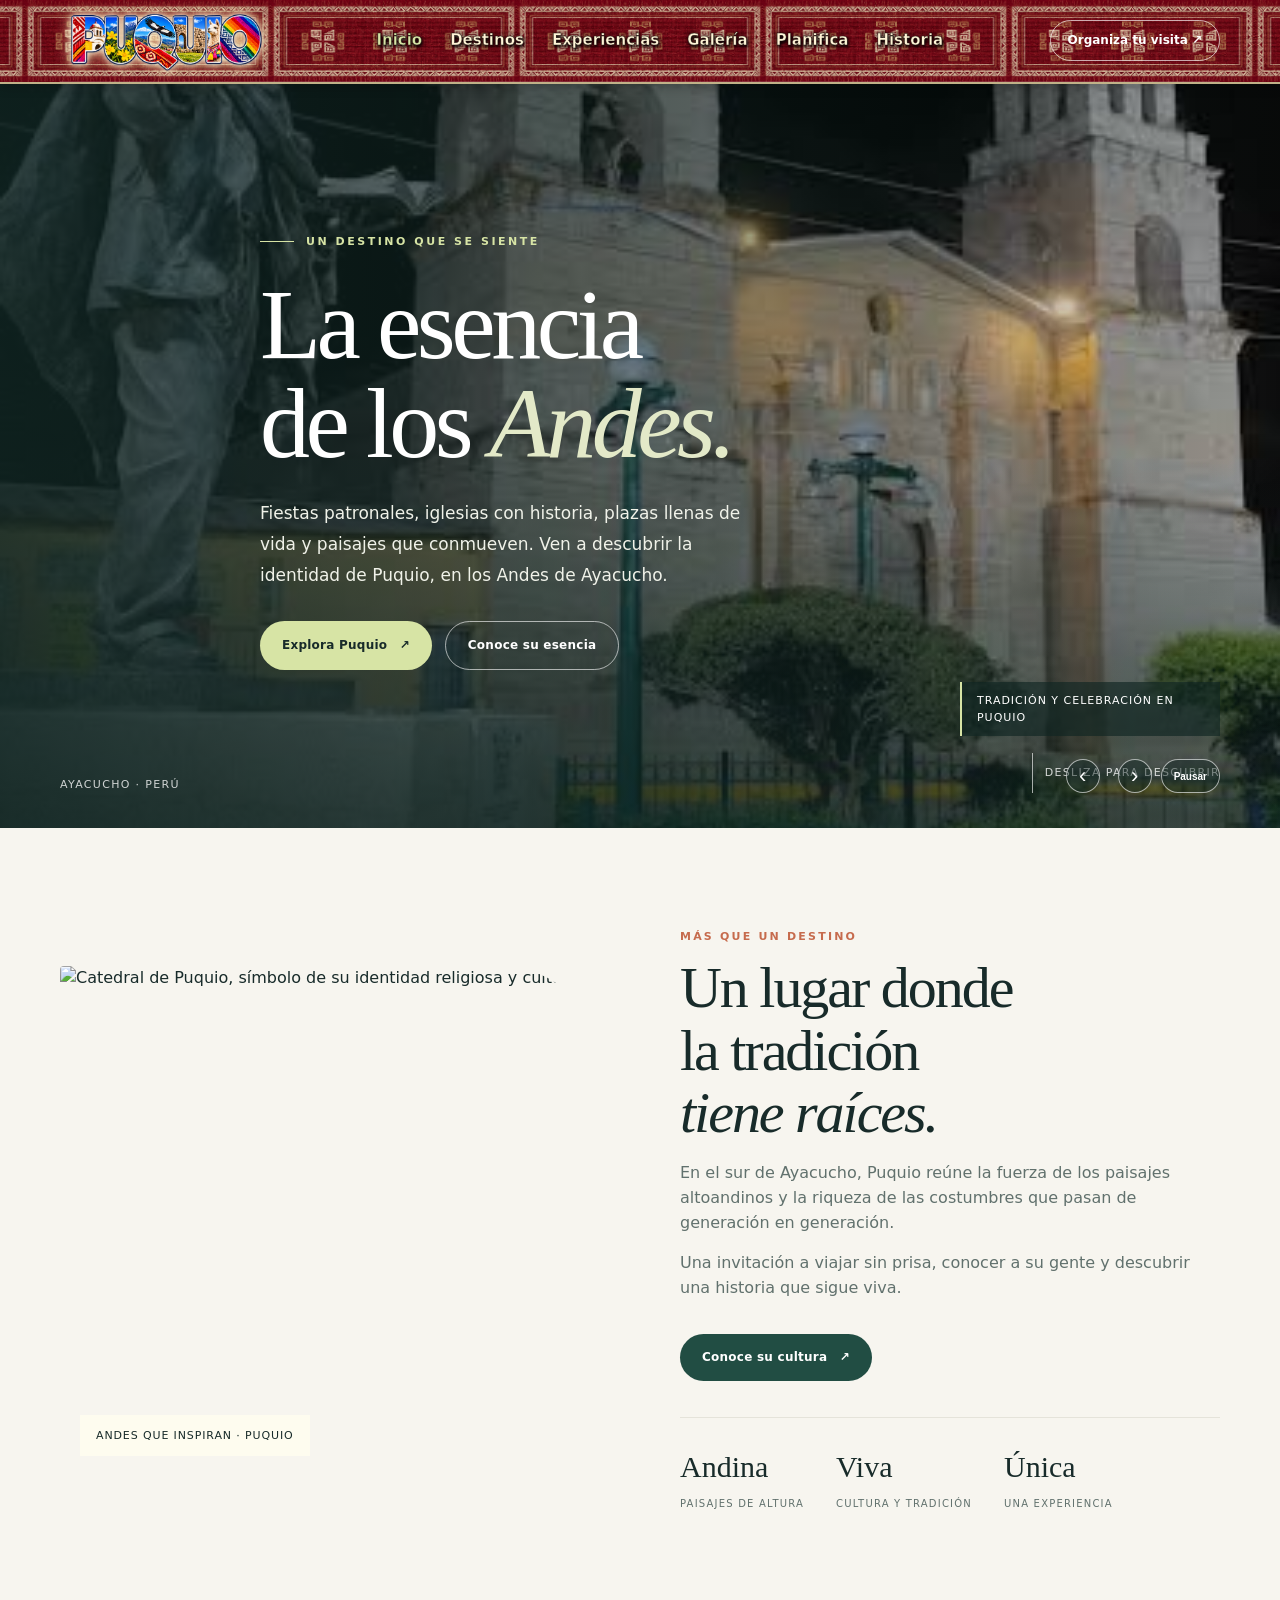
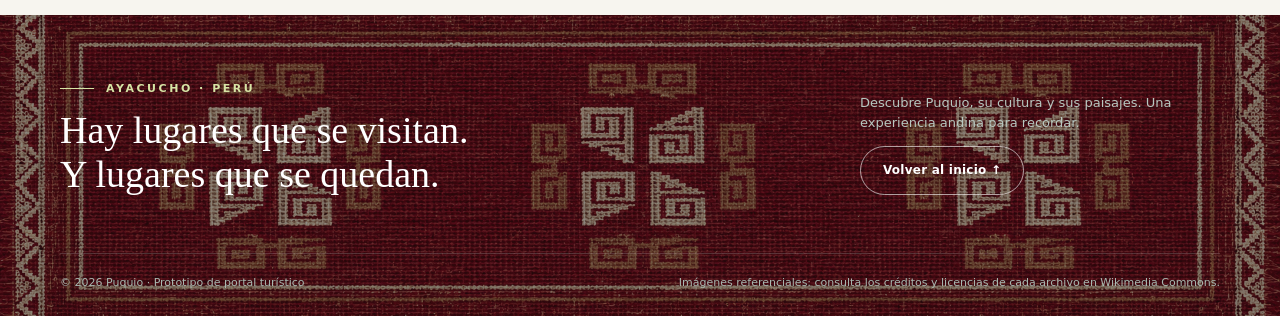
==== commit 5fd8ecff: "Remover carrusel" ====
--- a/index.html
+++ b/index.html
@@ -67,6 +67,6 @@
 </div>
 </footer>
 <script src="js/navegacion.js"></script>
-<script src="js/carrusel.js"></script>
+
 </body>
 </html>
--- a/css/estilos.css
+++ b/css/estilos.css
@@ -1,7 +1,7 @@
 :root{--ink:#182b2a;--muted:#61716d;--cream:#f7f5ef;--paper:#fffdf8;--green:#214d43;--lime:#d7e4a5;--terracotta:#c66b4d;--line:#e5e3da}
 *{box-sizing:border-box}html{scroll-behavior:smooth}body{margin:0;font-family:Inter,ui-sans-serif,system-ui,-apple-system,"Segoe UI",sans-serif;color:var(--ink);background:var(--cream);line-height:1.55}a{color:inherit;text-decoration:none}img{display:block;width:100%;height:100%;object-fit:cover}.wrap{width:min(1160px,calc(100% - 44px));margin:auto}
 header{position:fixed;z-index:1000;left:0;right:0;top:0;color:white;background:rgba(20,46,41,.94);backdrop-filter:blur(12px);-webkit-backdrop-filter:blur(12px);box-shadow:0 3px 18px rgba(0,0,0,.12)}.nav{position:relative;height:88px;display:flex;align-items:center;justify-content:space-between;border-bottom:1px solid #ffffff42}.brand{display:flex;gap:12px;align-items:center;font-weight:800;letter-spacing:.08em}.brandmark{width:39px;height:39px;border:1px solid #ffffffa8;border-radius:50%;display:grid;place-items:center;font-size:18px}.brand small{display:block;font-size:10px;letter-spacing:.2em;font-weight:500;opacity:.78}.links{display:flex;gap:28px;font-size:13px;font-weight:600}.links a:hover{color:var(--lime)}.nav-cta{border:1px solid #ffffffa8;padding:10px 17px;border-radius:30px;font-size:12px;font-weight:700}
-.hero{min-height:740px;height:92vh;max-height:900px;position:relative;display:flex;align-items:center;color:white;background:#283e38;overflow:hidden}.hero:before{content:"";position:absolute;inset:0;background:linear-gradient(90deg,#102522d9 0%,#10252280 48%,#10252215 100%),linear-gradient(0deg,#102522a8 0%,transparent 45%);z-index:1}.hero-photo{position:absolute;inset:0;background-image:url('https://commons.wikimedia.org/wiki/Special:FilePath/Preparaci%C3%B3n%20religiosa%20en%20el%20barrio%20de%20Chaupi%20Puquio.jpg?width=2200');background-position:center 50%;background-size:cover;filter:saturate(.8)}.hero-content{position:relative;z-index:2;padding-top:90px;max-width:760px}.eyebrow{font-size:11px;letter-spacing:.23em;text-transform:uppercase;font-weight:800;color:var(--lime);display:flex;align-items:center;gap:12px}.eyebrow:before{content:"";width:34px;height:1px;background:currentColor}.hero h1{font-family:Georgia,serif;font-size:clamp(54px,8vw,100px);font-weight:400;line-height:.99;letter-spacing:-.045em;margin:25px 0}.hero h1 em{font-weight:400;color:#e3e9c8}.hero p{font-size:17px;max-width:490px;color:#f0f2e9;line-height:1.8}.actions{display:flex;gap:13px;flex-wrap:wrap;margin-top:31px}.btn{display:inline-flex;align-items:center;justify-content:center;padding:14px 22px;border-radius:30px;font-size:12px;font-weight:800;letter-spacing:.02em;transition:.2s}.btn-primary{background:var(--lime);color:var(--ink)}.btn-primary:hover{transform:translateY(-2px);background:#e7efc4}.btn-ghost{border:1px solid #ffffff9c;color:white}.hero-bottom{position:absolute;z-index:2;bottom:35px;left:0;right:0;display:flex;justify-content:space-between;align-items:end;font-size:11px;letter-spacing:.12em;text-transform:uppercase;color:#ffffffc9}.scrollhint{display:flex;gap:12px;align-items:center}.scrollhint span{width:1px;height:40px;background:#ffffffa0}
+.hero{min-height:740px;height:92vh;max-height:900px;position:relative;display:flex;align-items:center;color:white;background:#182b2a url("../images/catedral-puquio.jpg") center/cover no-repeat;overflow:hidden}.hero:before{content:"";position:absolute;inset:0;background:linear-gradient(90deg,#102522d9 0%,#10252280 48%,#10252215 100%),linear-gradient(0deg,#102522a8 0%,transparent 45%);z-index:1}.hero-photo{position:absolute;inset:0;background-image:url('https://commons.wikimedia.org/wiki/Special:FilePath/Preparaci%C3%B3n%20religiosa%20en%20el%20barrio%20de%20Chaupi%20Puquio.jpg?width=2200');background-position:center 50%;background-size:cover;filter:saturate(.8)}.hero-content{position:relative;z-index:2;padding-top:90px;max-width:760px}.eyebrow{font-size:11px;letter-spacing:.23em;text-transform:uppercase;font-weight:800;color:var(--lime);display:flex;align-items:center;gap:12px}.eyebrow:before{content:"";width:34px;height:1px;background:currentColor}.hero h1{font-family:Georgia,serif;font-size:clamp(54px,8vw,100px);font-weight:400;line-height:.99;letter-spacing:-.045em;margin:25px 0}.hero h1 em{font-weight:400;color:#e3e9c8}.hero p{font-size:17px;max-width:490px;color:#f0f2e9;line-height:1.8}.actions{display:flex;gap:13px;flex-wrap:wrap;margin-top:31px}.btn{display:inline-flex;align-items:center;justify-content:center;padding:14px 22px;border-radius:30px;font-size:12px;font-weight:800;letter-spacing:.02em;transition:.2s}.btn-primary{background:var(--lime);color:var(--ink)}.btn-primary:hover{transform:translateY(-2px);background:#e7efc4}.btn-ghost{border:1px solid #ffffff9c;color:white}.hero-bottom{position:absolute;z-index:2;bottom:35px;left:0;right:0;display:flex;justify-content:space-between;align-items:end;font-size:11px;letter-spacing:.12em;text-transform:uppercase;color:#ffffffc9}.scrollhint{display:flex;gap:12px;align-items:center}.scrollhint span{width:1px;height:40px;background:#ffffffa0}
 section{padding:100px 0}.section-head{display:flex;justify-content:space-between;gap:30px;align-items:end;margin-bottom:42px}.kicker{color:var(--terracotta);font-size:11px;font-weight:800;letter-spacing:.2em;text-transform:uppercase}.section-head h2,.intro h2{font-family:Georgia,serif;font-weight:400;font-size:clamp(36px,5vw,58px);line-height:1.08;letter-spacing:-.035em;margin:12px 0 0}.section-head p{max-width:380px;color:var(--muted);font-size:14px;margin:0}.intro{display:grid;grid-template-columns:1fr 1fr;gap:80px;align-items:center}.intro-image{height:510px;border-radius:4px 100px 4px 4px;overflow:hidden;position:relative}.image-note{position:absolute;bottom:20px;left:20px;background:#fffdf0e8;padding:12px 16px;font-size:11px;letter-spacing:.08em;text-transform:uppercase}.intro-copy p{color:var(--muted);max-width:510px}.intro-copy .btn{margin-top:17px;background:var(--green);color:white}.statline{display:flex;gap:32px;margin-top:36px;padding-top:26px;border-top:1px solid var(--line)}.stat strong{font-family:Georgia,serif;font-size:30px;font-weight:400;display:block}.stat span{font-size:10px;text-transform:uppercase;letter-spacing:.12em;color:var(--muted)}
 .destinations background-image:linear-gradient(rgba(21,15,17,.35),rgba(21,15,17,.35)),url("../images/fondo-textil-ayacucho.png");background-size:auto,auto 100%;background-repeat:repeat,repeat-x;background-position:center,center.cards{display:grid;grid-template-columns:repeat(3,1fr);gap:20px}.place-card{background:var(--paper);overflow:hidden;position:relative}.place-img{height:300px;position:relative}.place-img:after{content:"";position:absolute;inset:40% 0 0;background:linear-gradient(transparent,#1025228c)}.place-num{position:absolute;top:18px;left:18px;color:white;font-size:11px;letter-spacing:.12em;z-index:1}.place-info{padding:23px 24px 26px}.place-info h3{font-family:Georgia,serif;font-weight:400;font-size:27px;margin:0 0 9px}.place-info p{font-size:13px;color:var(--muted);margin:0 0 20px}.text-link{font-size:11px;font-weight:800;text-transform:uppercase;letter-spacing:.12em;color:var(--green);border-bottom:1px solid #9aafa3;padding-bottom:5px}
 .experience{background:var(--green);color:white}.experience .section-head p{color:#c6d4cd}.experience .kicker{color:var(--lime)}.experiences{display:grid;grid-template-columns:repeat(4,1fr);gap:14px}.experience-item{border-top:1px solid #ffffff45;padding:23px 5px 0}.experience-item .symbol{font-size:26px;color:var(--lime);margin-bottom:25px}.experience-item h3{font-family:Georgia,serif;font-size:23px;font-weight:400;margin:0 0 8px}.experience-item p{font-size:13px;color:#c6d4cd;margin:0}
@@ -25,7 +25,7 @@
 @media(max-width:520px){.wrap{width:min(100% - 30px,1160px)}.nav{height:72px}.brand{font-size:13px}.hero h1{font-size:57px}.hero{min-height:650px}.hero-bottom{font-size:9px}.hero-bottom>div:last-child{display:none}section{padding:72px 0}.cards{grid-template-columns:1fr}.place-img{height:270px}.experiences{grid-template-columns:1fr 1fr}.experience-item h3{font-size:20px}.gallery{grid-template-rows:190px 160px 170px;gap:9px}.gallery figure:last-child{height:280px}.gallery figcaption{font-size:17px}.statline{flex-wrap:wrap}.stat{min-width:90px}.map-card{min-height:320px}.footer-bottom{flex-direction:column;gap:8px}}
 
 /* Carrusel automático de portada */
-.hero-photo{transition:opacity 4.5s cubic-bezier(.22,.61,.36,1);background-image:url('https://commons.wikimedia.org/wiki/Special:FilePath/Plaza%20Yawar%20Fiesta%20en%20el%20barrio%20de%20Pichccachuri.jpg?width=2200')}
+.hero-photo{transition:none}
 .hero-photo-next{position:absolute;inset:0;z-index:1;opacity:0;pointer-events:none;background-position:center 50%;background-size:cover;filter:saturate(.8);transition:opacity 4.5s cubic-bezier(.22,.61,.36,1)}
 .hero-caption{position:absolute;z-index:3;right:max(22px,calc((100vw - 1160px)/2));bottom:92px;color:#fff;background:#102522a6;padding:10px 15px;border-left:2px solid var(--lime);font-size:11px;letter-spacing:.09em;text-transform:uppercase;max-width:260px}
 .hero-controls{position:absolute;z-index:4;right:max(22px,calc((100vw - 1160px)/2));bottom:35px;display:flex;align-items:center;gap:9px}
@@ -185,3 +185,64 @@
   color: #fff;
   text-shadow: 1px 2px 5px rgba(0,0,0,.9);
 }
+
+/* Panel cultural: tejido andino en tonos oliva y tierra */
+.cultural-soft {
+  position: relative;
+  isolation: isolate;
+  overflow: hidden;
+  background: #8b8b62 !important;
+  color: #263b32 !important;
+}
+
+.cultural-soft::before {
+  content: "";
+  position: absolute;
+  inset: 0;
+  background: url("../images/fondo-textil-ayacucho.png") center/cover;
+  filter: hue-rotate(65deg) saturate(0.75) brightness(0.85);
+  z-index: 0;
+}
+
+.cultural-soft > .wrap {
+  position: relative;
+  z-index: 1;
+}
+
+.cultural-soft h2,
+.cultural-soft p {
+  color: #fff4d8 !important;
+  text-shadow: 2px 2px 5px rgba(0, 0, 0, 0.85) !important;
+}
+
+/* Historia: texto directamente sobre el tejido andino */
+.cultural-soft .content-card {
+  background: transparent !important;
+  border: none !important;
+  box-shadow: none !important;
+}
+
+.cultural-soft .content-card .place-info {
+  background: transparent !important;
+}
+
+.cultural-soft .content-card h3,
+.cultural-soft .content-card p {
+  color: #fff4d8 !important;
+  text-shadow: 2px 2px 5px rgba(0, 0, 0, 0.9) !important;
+}
+
+/* Mejorar contraste de textos pequeños sobre el tejido */
+.cultural-soft .kicker {
+  color: #dce9a3 !important;
+  font-size: 14px !important;
+  font-weight: 900 !important;
+  letter-spacing: 0.18em !important;
+  text-shadow: 1px 2px 5px rgba(0, 0, 0, 1) !important;
+}
+
+.cultural-soft .section-head > p,
+.cultural-soft .content-card p {
+  color: #fff4d8 !important;
+  text-shadow: 1px 2px 4px rgba(0, 0, 0, 0.95) !important;
+}
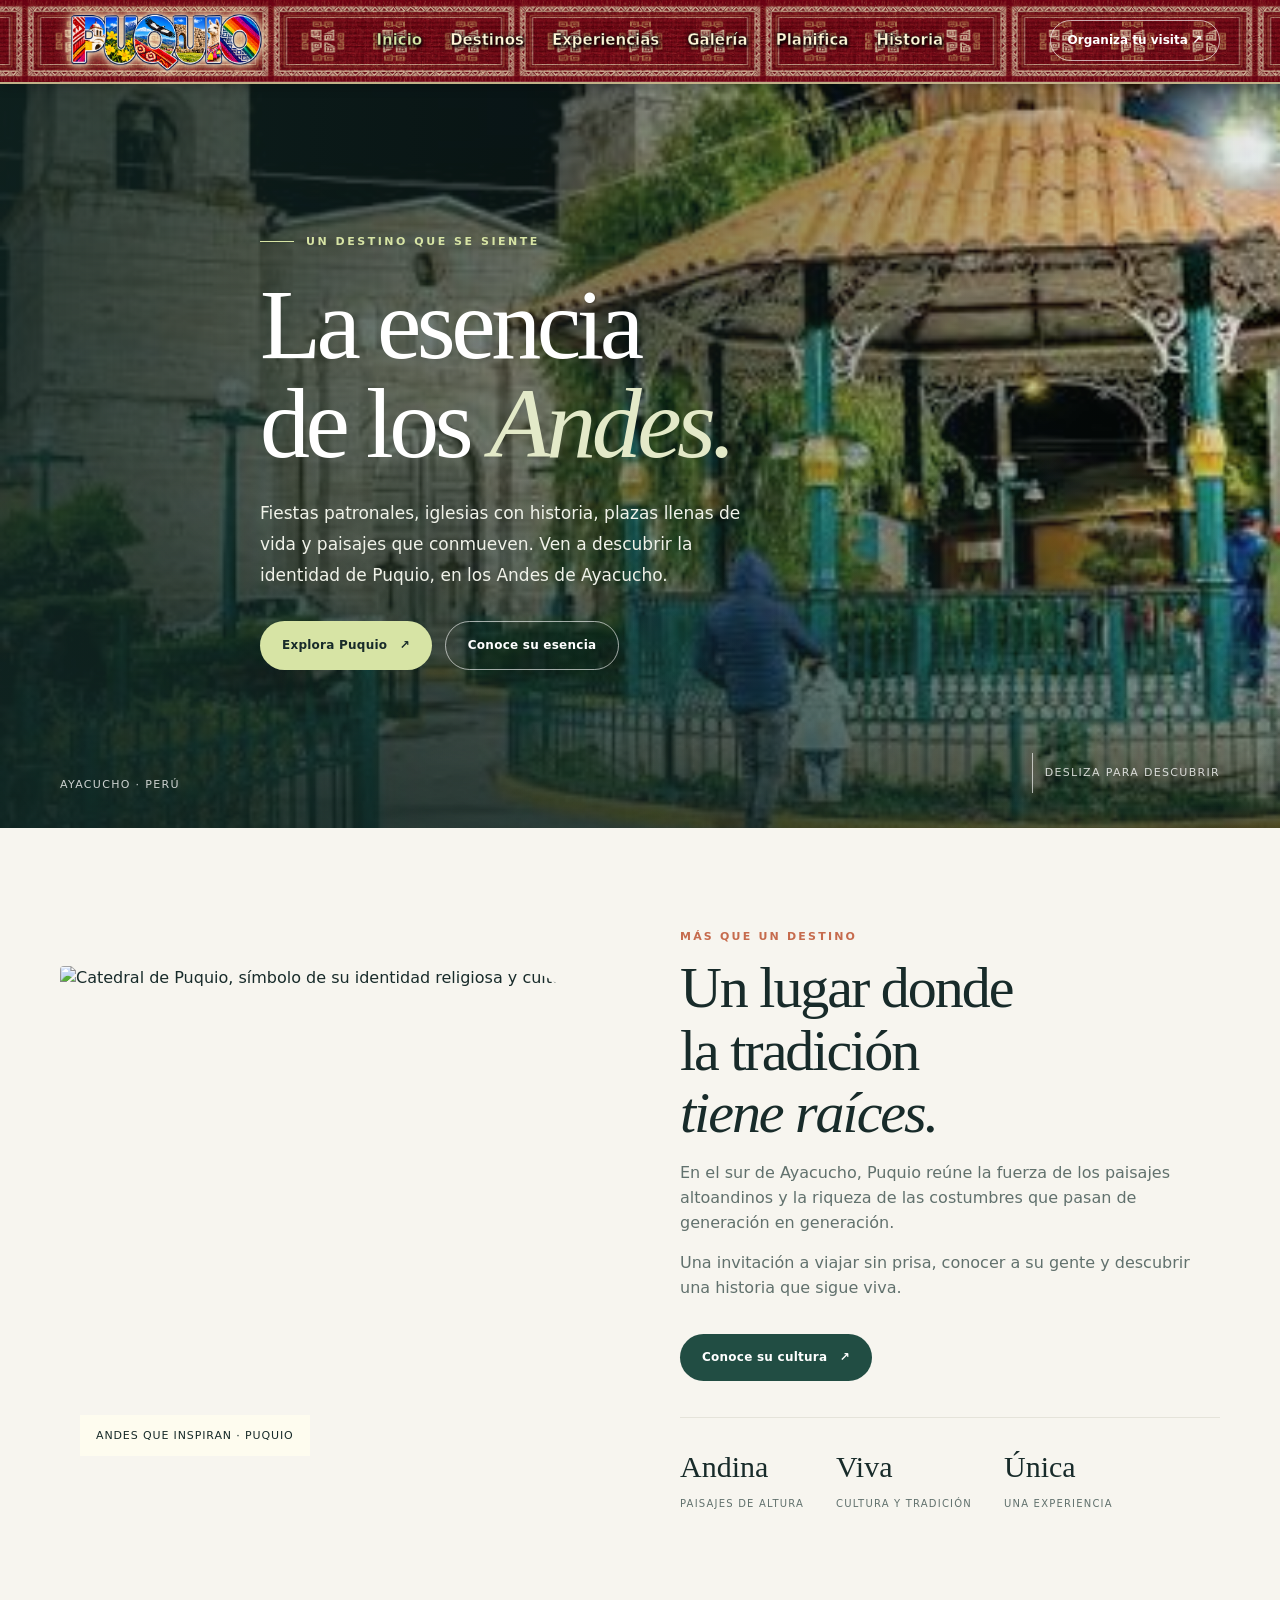
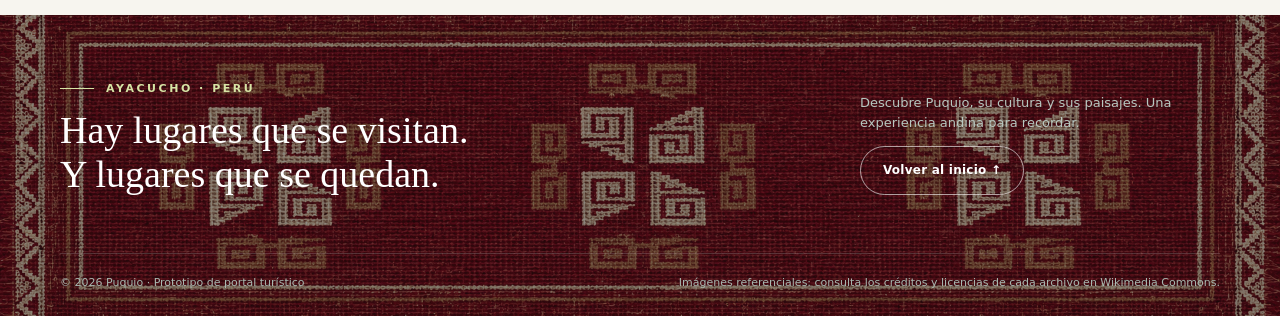
==== commit e9d41bc6: "Revise hero section with Plaza de Armas image Updated hero section with new background image and con" ====
--- a/index.html
+++ b/index.html
@@ -29,15 +29,7 @@
 </header>
 <main>
 <section class="hero" id="inicio">
-<div aria-label="Celebración tradicional en Puquio" class="hero-photo" id="heroPhoto" role="img"></div>
-<div aria-hidden="true" class="hero-photo-next" id="heroPhotoNext"></div>
-<div aria-live="polite" class="hero-caption" id="heroCaption">Tradición y celebración en Puquio</div>
-<div aria-label="Controles de fotografías" class="hero-controls">
-<button aria-label="Fotografía anterior" class="hero-arrow" id="heroPrev" type="button">‹</button>
-<div aria-label="Elegir fotografía" class="hero-dots" id="heroDots"></div>
-<button aria-label="Fotografía siguiente" class="hero-arrow" id="heroNext" type="button">›</button>
-<button aria-pressed="false" class="hero-pause" id="heroPause" type="button">Pausar</button>
-</div>
+<div class="hero-photo" role="img" aria-label="Plaza de Armas de Puquio con su catedral y glorieta" style="background-image: url('images/plaza-armas-puquio.jpg');"></div>
 <div class="wrap hero-content">
 <div class="eyebrow">Un destino que se siente</div>
 <h1>La esencia<br/>de los <em>Andes.</em></h1>
--- a/css/estilos.css
+++ b/css/estilos.css
@@ -25,19 +25,7 @@
 @media(max-width:520px){.wrap{width:min(100% - 30px,1160px)}.nav{height:72px}.brand{font-size:13px}.hero h1{font-size:57px}.hero{min-height:650px}.hero-bottom{font-size:9px}.hero-bottom>div:last-child{display:none}section{padding:72px 0}.cards{grid-template-columns:1fr}.place-img{height:270px}.experiences{grid-template-columns:1fr 1fr}.experience-item h3{font-size:20px}.gallery{grid-template-rows:190px 160px 170px;gap:9px}.gallery figure:last-child{height:280px}.gallery figcaption{font-size:17px}.statline{flex-wrap:wrap}.stat{min-width:90px}.map-card{min-height:320px}.footer-bottom{flex-direction:column;gap:8px}}
 
 /* Carrusel automático de portada */
-.hero-photo{transition:none}
-.hero-photo-next{position:absolute;inset:0;z-index:1;opacity:0;pointer-events:none;background-position:center 50%;background-size:cover;filter:saturate(.8);transition:opacity 4.5s cubic-bezier(.22,.61,.36,1)}
-.hero-caption{position:absolute;z-index:3;right:max(22px,calc((100vw - 1160px)/2));bottom:92px;color:#fff;background:#102522a6;padding:10px 15px;border-left:2px solid var(--lime);font-size:11px;letter-spacing:.09em;text-transform:uppercase;max-width:260px}
-.hero-controls{position:absolute;z-index:4;right:max(22px,calc((100vw - 1160px)/2));bottom:35px;display:flex;align-items:center;gap:9px}
-.hero-arrow,.hero-pause{border:1px solid #ffffff9c;background:#10252275;color:white;border-radius:30px;min-width:34px;height:34px;cursor:pointer}
-.hero-arrow{font-size:22px;line-height:1}
-.hero-pause{padding:0 12px;font-size:10px;font-weight:700}
-.hero-dots{display:flex;align-items:center;gap:6px}
-.hero-dot{width:7px;height:7px;padding:0;border:0;border-radius:50%;background:#ffffff80;cursor:pointer}
-.hero-dot[aria-current="true"]{background:var(--lime);transform:scale(1.35)}
-.hero-arrow:hover,.hero-pause:hover{background:#ffffff30}
-@media(max-width:800px){.hero-caption{right:15px;bottom:105px;max-width:210px;font-size:9px}.hero-controls{right:15px;bottom:25px}.hero-bottom{bottom:75px}.hero-bottom>div:last-child{display:none}}
-@media(prefers-reduced-motion:reduce){.hero-photo{transition:none}}
+.hero-photo{animation:heroFadeIn 1.2s ease-out both}
 
 
 
@@ -246,3 +234,12 @@
   color: #fff4d8 !important;
   text-shadow: 1px 2px 4px rgba(0, 0, 0, 0.95) !important;
 }
+
+@keyframes heroFadeIn {
+  from {
+    opacity: 0;
+  }
+  to {
+    opacity: 1;
+  }
+}
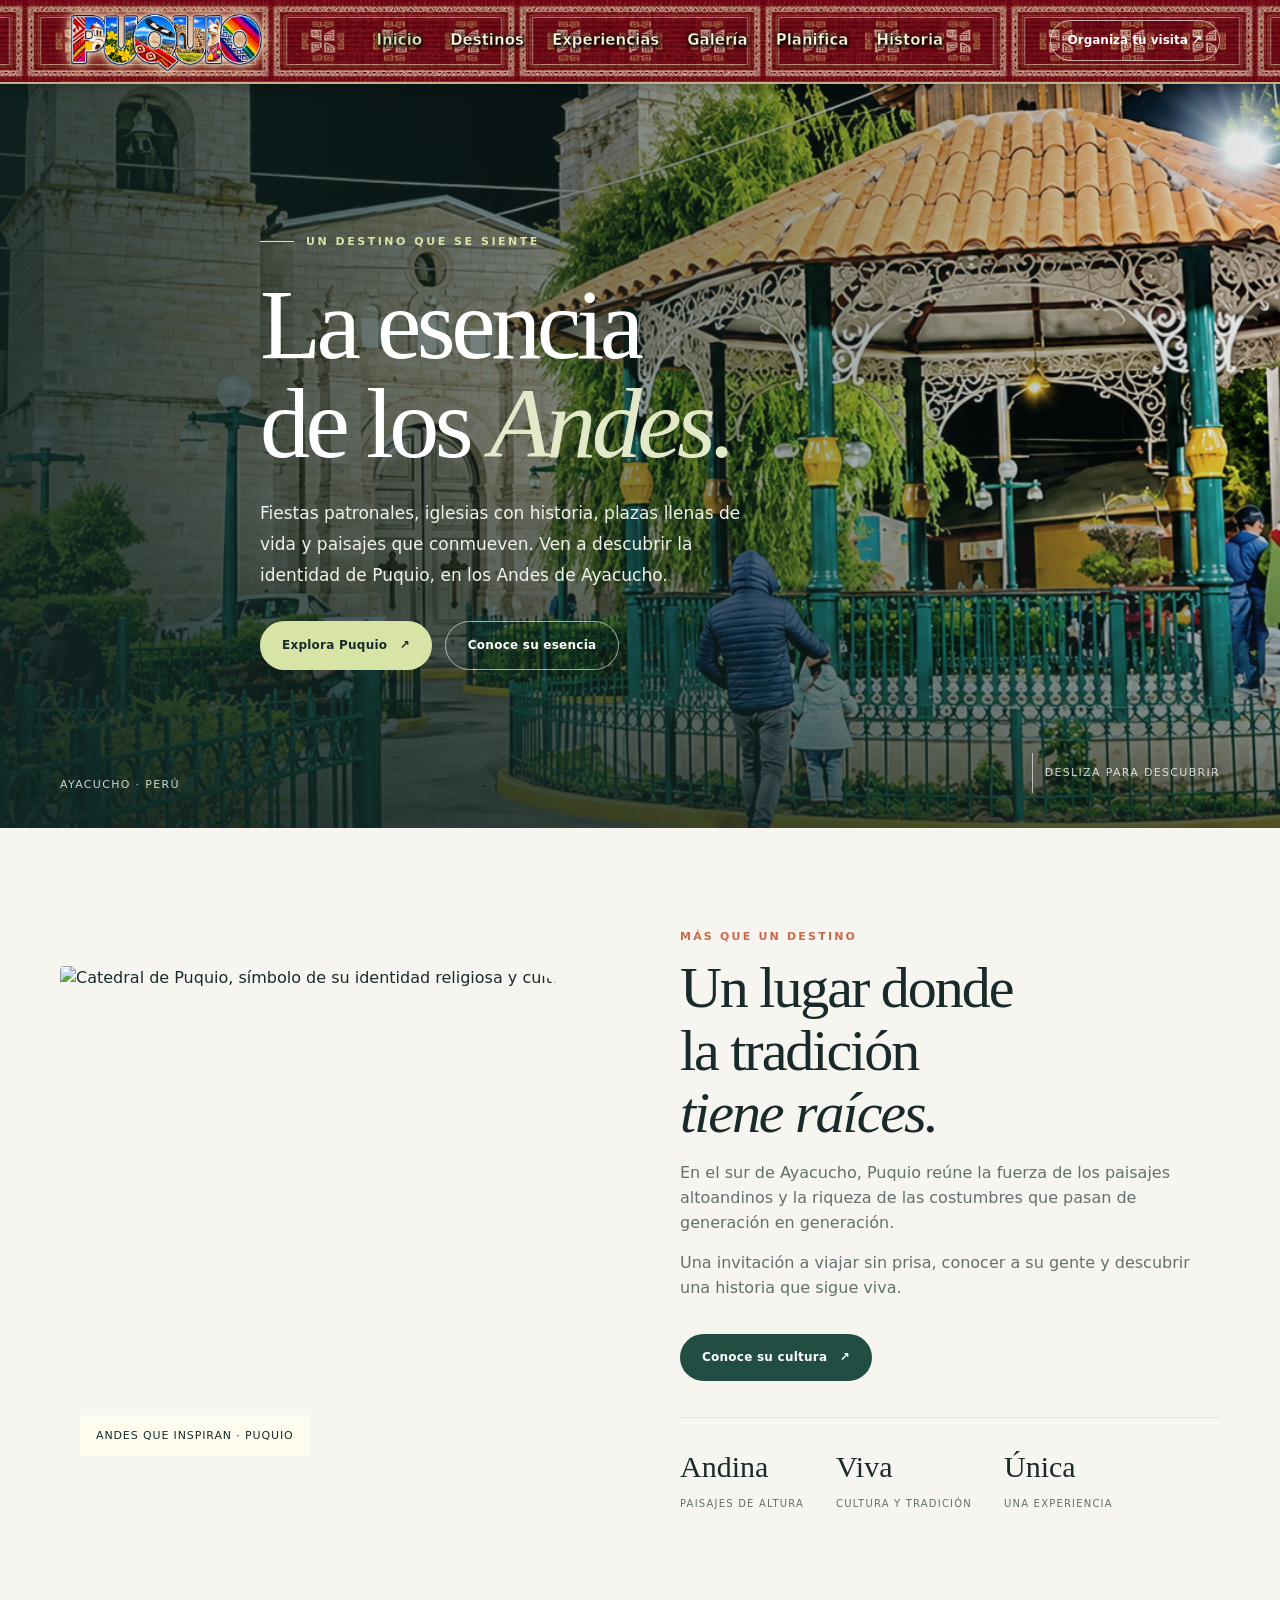
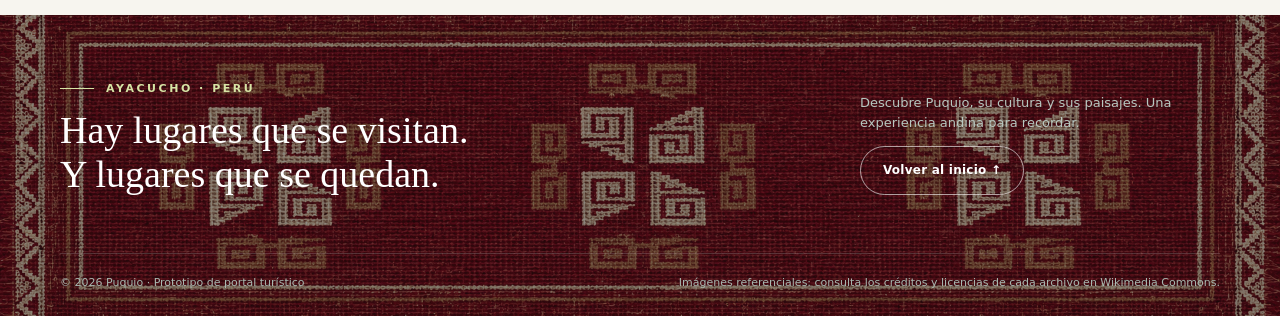
==== commit 083c1475: "cambio foto pagina principal" ====
--- a/index.html
+++ b/index.html
@@ -29,7 +29,7 @@
 </header>
 <main>
 <section class="hero" id="inicio">
-<div class="hero-photo" role="img" aria-label="Plaza de Armas de Puquio con su catedral y glorieta" style="background-image: url('images/plaza-armas-puquio.jpg');"></div>
+<div class="hero-photo" role="img" aria-label="Plaza de Armas de Puquio con su catedral y glorieta" style="background-image: url('images/plaza-armas-puquio-hd.png');"></div>
 <div class="wrap hero-content">
 <div class="eyebrow">Un destino que se siente</div>
 <h1>La esencia<br/>de los <em>Andes.</em></h1>
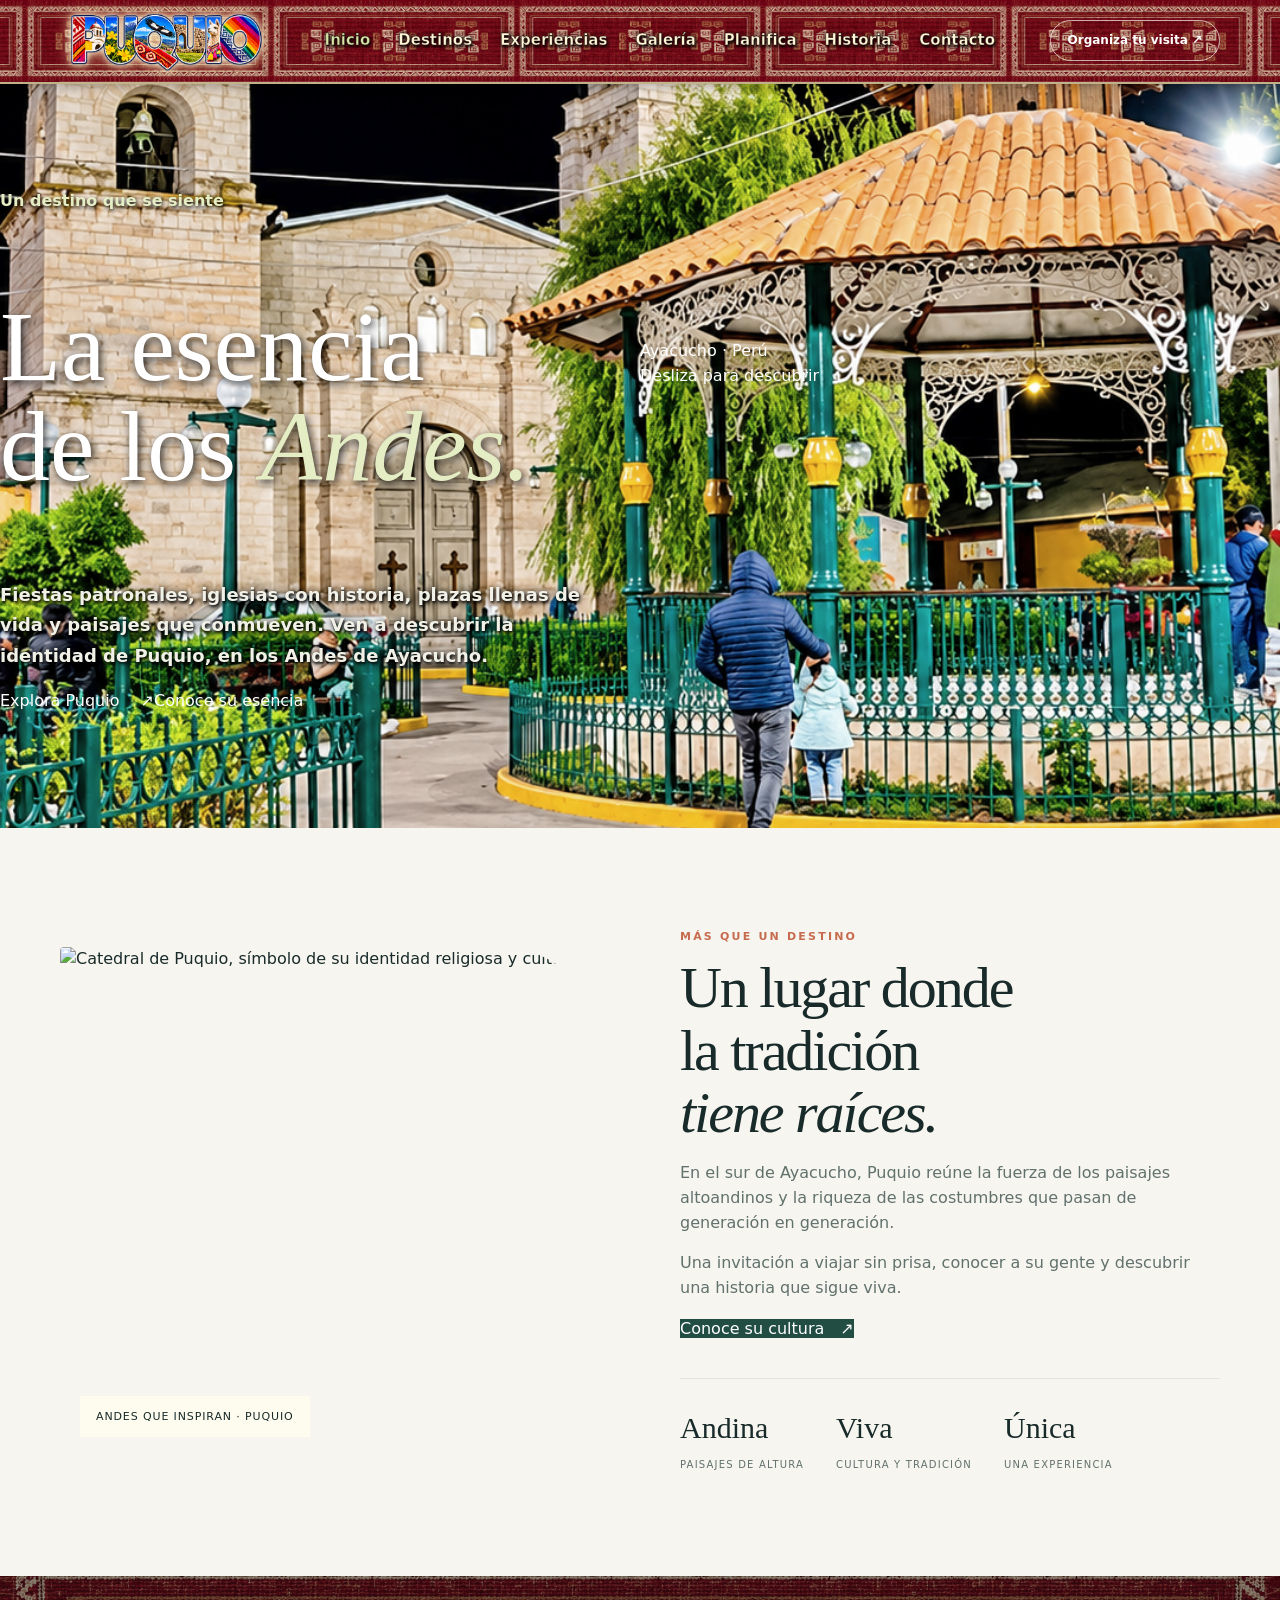
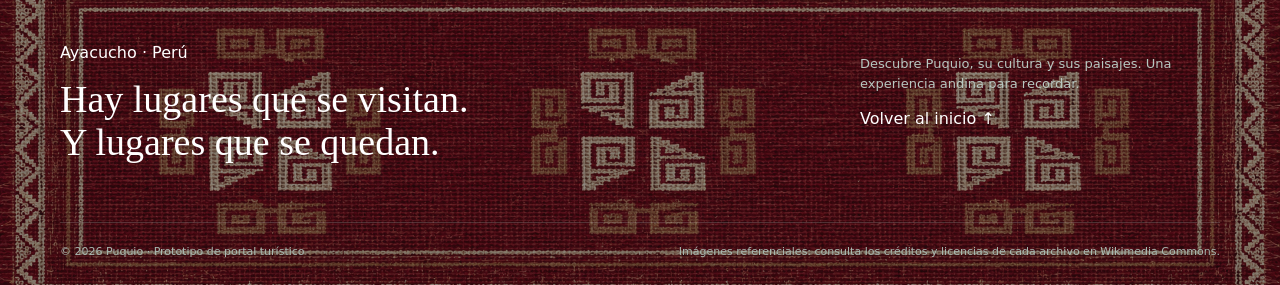
==== commit 1a0ba1b6: "Add 'Contacto' link to navigation menu" ====
--- a/index.html
+++ b/index.html
@@ -19,6 +19,7 @@
 <a data-page="galeria" href="galeria.html">Galería</a>
 <a data-page="planifica" href="planifica.html">Planifica</a>
 <a data-page="historia" href="historia.html">Historia</a>
+  <a data-page="contacto" href="contacto.html">Contacto</a>
   
 </nav>
 <a class="nav-cta" href="planifica.html">Organiza tu visita ↗</a>
--- a/css/estilos.css
+++ b/css/estilos.css
@@ -1,7 +1,7 @@
 :root{--ink:#182b2a;--muted:#61716d;--cream:#f7f5ef;--paper:#fffdf8;--green:#214d43;--lime:#d7e4a5;--terracotta:#c66b4d;--line:#e5e3da}
 *{box-sizing:border-box}html{scroll-behavior:smooth}body{margin:0;font-family:Inter,ui-sans-serif,system-ui,-apple-system,"Segoe UI",sans-serif;color:var(--ink);background:var(--cream);line-height:1.55}a{color:inherit;text-decoration:none}img{display:block;width:100%;height:100%;object-fit:cover}.wrap{width:min(1160px,calc(100% - 44px));margin:auto}
 header{position:fixed;z-index:1000;left:0;right:0;top:0;color:white;background:rgba(20,46,41,.94);backdrop-filter:blur(12px);-webkit-backdrop-filter:blur(12px);box-shadow:0 3px 18px rgba(0,0,0,.12)}.nav{position:relative;height:88px;display:flex;align-items:center;justify-content:space-between;border-bottom:1px solid #ffffff42}.brand{display:flex;gap:12px;align-items:center;font-weight:800;letter-spacing:.08em}.brandmark{width:39px;height:39px;border:1px solid #ffffffa8;border-radius:50%;display:grid;place-items:center;font-size:18px}.brand small{display:block;font-size:10px;letter-spacing:.2em;font-weight:500;opacity:.78}.links{display:flex;gap:28px;font-size:13px;font-weight:600}.links a:hover{color:var(--lime)}.nav-cta{border:1px solid #ffffffa8;padding:10px 17px;border-radius:30px;font-size:12px;font-weight:700}
-.hero{min-height:740px;height:92vh;max-height:900px;position:relative;display:flex;align-items:center;color:white;background:#182b2a url("../images/catedral-puquio.jpg") center/cover no-repeat;overflow:hidden}.hero:before{content:"";position:absolute;inset:0;background:linear-gradient(90deg,#102522d9 0%,#10252280 48%,#10252215 100%),linear-gradient(0deg,#102522a8 0%,transparent 45%);z-index:1}.hero-photo{position:absolute;inset:0;background-image:url('https://commons.wikimedia.org/wiki/Special:FilePath/Preparaci%C3%B3n%20religiosa%20en%20el%20barrio%20de%20Chaupi%20Puquio.jpg?width=2200');background-position:center 50%;background-size:cover;filter:saturate(.8)}.hero-content{position:relative;z-index:2;padding-top:90px;max-width:760px}.eyebrow{font-size:11px;letter-spacing:.23em;text-transform:uppercase;font-weight:800;color:var(--lime);display:flex;align-items:center;gap:12px}.eyebrow:before{content:"";width:34px;height:1px;background:currentColor}.hero h1{font-family:Georgia,serif;font-size:clamp(54px,8vw,100px);font-weight:400;line-height:.99;letter-spacing:-.045em;margin:25px 0}.hero h1 em{font-weight:400;color:#e3e9c8}.hero p{font-size:17px;max-width:490px;color:#f0f2e9;line-height:1.8}.actions{display:flex;gap:13px;flex-wrap:wrap;margin-top:31px}.btn{display:inline-flex;align-items:center;justify-content:center;padding:14px 22px;border-radius:30px;font-size:12px;font-weight:800;letter-spacing:.02em;transition:.2s}.btn-primary{background:var(--lime);color:var(--ink)}.btn-primary:hover{transform:translateY(-2px);background:#e7efc4}.btn-ghost{border:1px solid #ffffff9c;color:white}.hero-bottom{position:absolute;z-index:2;bottom:35px;left:0;right:0;display:flex;justify-content:space-between;align-items:end;font-size:11px;letter-spacing:.12em;text-transform:uppercase;color:#ffffffc9}.scrollhint{display:flex;gap:12px;align-items:center}.scrollhint span{width:1px;height:40px;background:#ffffffa0}
+.hero{min-height:740px;height:92vh;max-height:900px;position:relative;display:flex;align-items:center;color:white;background:#182b2a;overflow:hidden}
 section{padding:100px 0}.section-head{display:flex;justify-content:space-between;gap:30px;align-items:end;margin-bottom:42px}.kicker{color:var(--terracotta);font-size:11px;font-weight:800;letter-spacing:.2em;text-transform:uppercase}.section-head h2,.intro h2{font-family:Georgia,serif;font-weight:400;font-size:clamp(36px,5vw,58px);line-height:1.08;letter-spacing:-.035em;margin:12px 0 0}.section-head p{max-width:380px;color:var(--muted);font-size:14px;margin:0}.intro{display:grid;grid-template-columns:1fr 1fr;gap:80px;align-items:center}.intro-image{height:510px;border-radius:4px 100px 4px 4px;overflow:hidden;position:relative}.image-note{position:absolute;bottom:20px;left:20px;background:#fffdf0e8;padding:12px 16px;font-size:11px;letter-spacing:.08em;text-transform:uppercase}.intro-copy p{color:var(--muted);max-width:510px}.intro-copy .btn{margin-top:17px;background:var(--green);color:white}.statline{display:flex;gap:32px;margin-top:36px;padding-top:26px;border-top:1px solid var(--line)}.stat strong{font-family:Georgia,serif;font-size:30px;font-weight:400;display:block}.stat span{font-size:10px;text-transform:uppercase;letter-spacing:.12em;color:var(--muted)}
 .destinations background-image:linear-gradient(rgba(21,15,17,.35),rgba(21,15,17,.35)),url("../images/fondo-textil-ayacucho.png");background-size:auto,auto 100%;background-repeat:repeat,repeat-x;background-position:center,center.cards{display:grid;grid-template-columns:repeat(3,1fr);gap:20px}.place-card{background:var(--paper);overflow:hidden;position:relative}.place-img{height:300px;position:relative}.place-img:after{content:"";position:absolute;inset:40% 0 0;background:linear-gradient(transparent,#1025228c)}.place-num{position:absolute;top:18px;left:18px;color:white;font-size:11px;letter-spacing:.12em;z-index:1}.place-info{padding:23px 24px 26px}.place-info h3{font-family:Georgia,serif;font-weight:400;font-size:27px;margin:0 0 9px}.place-info p{font-size:13px;color:var(--muted);margin:0 0 20px}.text-link{font-size:11px;font-weight:800;text-transform:uppercase;letter-spacing:.12em;color:var(--green);border-bottom:1px solid #9aafa3;padding-bottom:5px}
 .experience{background:var(--green);color:white}.experience .section-head p{color:#c6d4cd}.experience .kicker{color:var(--lime)}.experiences{display:grid;grid-template-columns:repeat(4,1fr);gap:14px}.experience-item{border-top:1px solid #ffffff45;padding:23px 5px 0}.experience-item .symbol{font-size:26px;color:var(--lime);margin-bottom:25px}.experience-item h3{font-family:Georgia,serif;font-size:23px;font-weight:400;margin:0 0 8px}.experience-item p{font-size:13px;color:#c6d4cd;margin:0}
@@ -25,7 +25,7 @@
 @media(max-width:520px){.wrap{width:min(100% - 30px,1160px)}.nav{height:72px}.brand{font-size:13px}.hero h1{font-size:57px}.hero{min-height:650px}.hero-bottom{font-size:9px}.hero-bottom>div:last-child{display:none}section{padding:72px 0}.cards{grid-template-columns:1fr}.place-img{height:270px}.experiences{grid-template-columns:1fr 1fr}.experience-item h3{font-size:20px}.gallery{grid-template-rows:190px 160px 170px;gap:9px}.gallery figure:last-child{height:280px}.gallery figcaption{font-size:17px}.statline{flex-wrap:wrap}.stat{min-width:90px}.map-card{min-height:320px}.footer-bottom{flex-direction:column;gap:8px}}
 
 /* Carrusel automático de portada */
-.hero-photo{animation:heroFadeIn 1.2s ease-out both}
+.hero-photo{position:absolute;inset:0;z-index:0;background-position:center;background-size:cover;background-repeat:no-repeat;filter:saturate(.8)}
 
 
 
@@ -243,3 +243,310 @@
     opacity: 1;
   }
 }
+
+ background: linear-gradient(
+    90deg,
+    rgba(10, 28, 25, .82),
+    rgba(10, 28, 25, .48) 60%,
+    rgba(10, 28, 25, .18)
+  );
+  z-index: 1;
+}
+
+.hero-content {
+  position: relative;
+  z-index: 2;
+}
+
+.hero h1 {
+  color: #fff;
+  font-family: Georgia, serif;
+  font-size: clamp(64px, 8vw, 100px);
+  line-height: 1;
+  font-weight: 400;
+  text-shadow: 2px 3px 8px rgba(0, 0, 0, .85);
+}
+
+.hero h1 em {
+  color: #e5edc5;
+}
+
+.hero p {
+  max-width: 590px;
+  color: #f1f1e8;
+  font-size: 18px;
+  line-height: 1.7;
+  font-weight: 600;
+  text-shadow:
+    1px 2px 3px #000,
+    0 0 8px rgba(0, 0, 0, .95);
+}
+
+.hero .eyebrow {
+  color: #e5edc5;
+  font-weight: 900;
+  text-shadow: 1px 2px 4px #000;
+}
+
+.hero-bottom {
+  position: relative;
+  z-index: 2;
+}
+
+@media (max-width: 520px) {
+  .hero h1 {
+    font-size: 57px;
+  }
+
+  .hero p {
+    font-size: 16px;
+  }
+}
+
+/* Fondo textil andino en la portada de Galería */
+.subhero.galeria-hero {
+  min-height: 480px;
+  position: relative;
+  isolation: isolate;
+  background-color: #302d19;
+  background-image: var(--subhero-image);
+  background-position: right center;
+background-size: 53% 100%;
+  background-repeat: no-repeat;
+}
+
+.subhero.galeria-hero::before {
+  content: "";
+  position: absolute;
+  inset: 0 auto 0 0;
+  width: 47%;
+  background:
+    linear-gradient(rgba(25, 24, 10, .28), rgba(25, 24, 10, .28)),
+    url("../images/fondo-textil-ayacucho.png") center/cover;
+  filter: hue-rotate(65deg) saturate(.75) brightness(.85);
+  z-index: 0;
+}
+
+.subhero.galeria-hero > .wrap {
+  position: relative;
+  z-index: 2;
+}
+
+/* =====================================
+   PÁGINA DE CONTACTO - PUQUIO
+   ===================================== */
+
+.contact-hero {
+  min-height: 560px;
+  position: relative;
+  display: flex;
+  align-items: center;
+  color: #fff;
+  background:
+    linear-gradient(90deg, rgba(12, 28, 25, .88) 0%, rgba(12, 28, 25, .58) 48%, rgba(12, 28, 25, .12) 100%),
+    url("../images/plaza-armas-contacto-hd.png") center 55% / cover no-repeat;
+  overflow: hidden;
+}
+
+.contact-hero-content {
+  width: min(1100px, 86%);
+  margin: 0 auto;
+  padding: 90px 0;
+  position: relative;
+  z-index: 1;
+}
+
+.contact-hero .eyebrow {
+  color: #e6d58b;
+  font-size: 12px;
+  letter-spacing: 3px;
+  font-weight: 700;
+  margin-bottom: 22px;
+}
+
+.contact-hero h1 {
+  font-family: Georgia, serif;
+  font-size: clamp(48px, 6vw, 76px);
+  line-height: 1.04;
+  max-width: 720px;
+  margin: 0 0 24px;
+  color: #fff;
+}
+
+.contact-hero h1 em {
+  color: #e7d28c;
+  font-weight: normal;
+}
+
+.contact-hero p {
+  max-width: 570px;
+  color: #f5f2e9;
+  font-size: 17px;
+  line-height: 1.8;
+}
+
+.contact-section {
+  padding: 90px 0 100px;
+  background: #f5f2eb;
+  position: relative;
+}
+
+.contact-heading {
+  max-width: 720px;
+  margin-bottom: 45px;
+}
+
+.contact-heading .kicker {
+  color: #bd6548;
+  font-size: 12px;
+  font-weight: 800;
+  letter-spacing: 3px;
+  margin-bottom: 16px;
+}
+
+.contact-heading h2 {
+  color: #19332e;
+  font-family: Georgia, serif;
+  font-size: clamp(36px, 5vw, 54px);
+  line-height: 1.12;
+  margin: 0 0 18px;
+}
+
+.contact-heading p {
+  color: #52615b;
+  font-size: 16px;
+  line-height: 1.8;
+}
+
+/* CONTACTO: franja textil andina */
+.contact-band {
+  display: grid;
+  grid-template-columns: 1fr auto 1fr;
+  align-items: center;
+  gap: 30px;
+  padding: 38px 30px;
+  background:
+    linear-gradient(rgba(38, 12, 12, .72), rgba(38, 12, 12, .72)),
+    url("../images/fondo-textil-ayacucho.png") center / cover;
+  border: 1px solid rgba(218, 183, 125, .45);
+  box-shadow: 0 12px 30px rgba(28, 45, 37, .12);
+}
+
+.contact-item {
+  text-align: center;
+  padding: 12px 18px;
+}
+
+.contact-icon {
+  color: #f1d49a;
+  font-size: 30px;
+  margin-bottom: 16px;
+}
+
+.contact-item .kicker {
+  color: #f1d49a;
+  font-size: 11px;
+  font-weight: 800;
+  letter-spacing: 2px;
+  margin-bottom: 14px;
+}
+
+.contact-item a {
+  color: #fff2d6;
+  font-size: 18px;
+  font-weight: 700;
+  text-decoration: none;
+  overflow-wrap: anywhere;
+}
+
+.contact-item a:hover {
+  color: #f1d49a;
+  text-decoration: underline;
+}
+
+.contact-divider {
+  width: 1px;
+  height: 75px;
+  background: rgba(241, 212, 154, .65);
+}
+
+@media (max-width: 650px) {
+  .contact-band {
+    grid-template-columns: 1fr;
+    gap: 18px;
+    padding: 28px 18px;
+  }
+
+  .contact-divider {
+    width: 70%;
+    height: 1px;
+    margin: 0 auto;
+  }
+
+  .contact-item a {
+    font-size: 16px;
+  }
+}
+.contact-message {
+  padding: 85px 0;
+  text-align: center;
+  color: #fff;
+  background:
+    linear-gradient(rgba(28, 35, 20, .72), rgba(28, 35, 20, .72)),
+    url("../images/fondo-textil-ayacucho.png") center / cover;
+  border-top: 8px solid #a9573e;
+  border-bottom: 8px solid #a9573e;
+}
+
+.contact-message p {
+  color: #e8d99d;
+  font-size: 12px;
+  font-weight: 800;
+  letter-spacing: 3px;
+  margin-bottom: 18px;
+}
+
+.contact-message h2 {
+  font-family: Georgia, serif;
+  font-size: clamp(32px, 5vw, 48px);
+  line-height: 1.2;
+  margin: 0;
+  color: #fff;
+}
+
+@media (max-width: 700px) {
+  .contact-hero {
+    min-height: 510px;
+    background-position: 58% center;
+  }
+
+  .contact-hero-content {
+    width: 88%;
+    padding: 70px 0;
+  }
+
+  .contact-hero h1 {
+    font-size: 46px;
+  }
+
+  .contact-hero p {
+    font-size: 15px;
+  }
+
+  .contact-section {
+    padding: 65px 0;
+  }
+
+  .contact-cards {
+    grid-template-columns: 1fr;
+    gap: 22px;
+  }
+
+  .contact-card {
+    padding: 36px 26px;
+  }
+
+  .contact-message {
+    padding: 65px 20px;
+  }
+}
